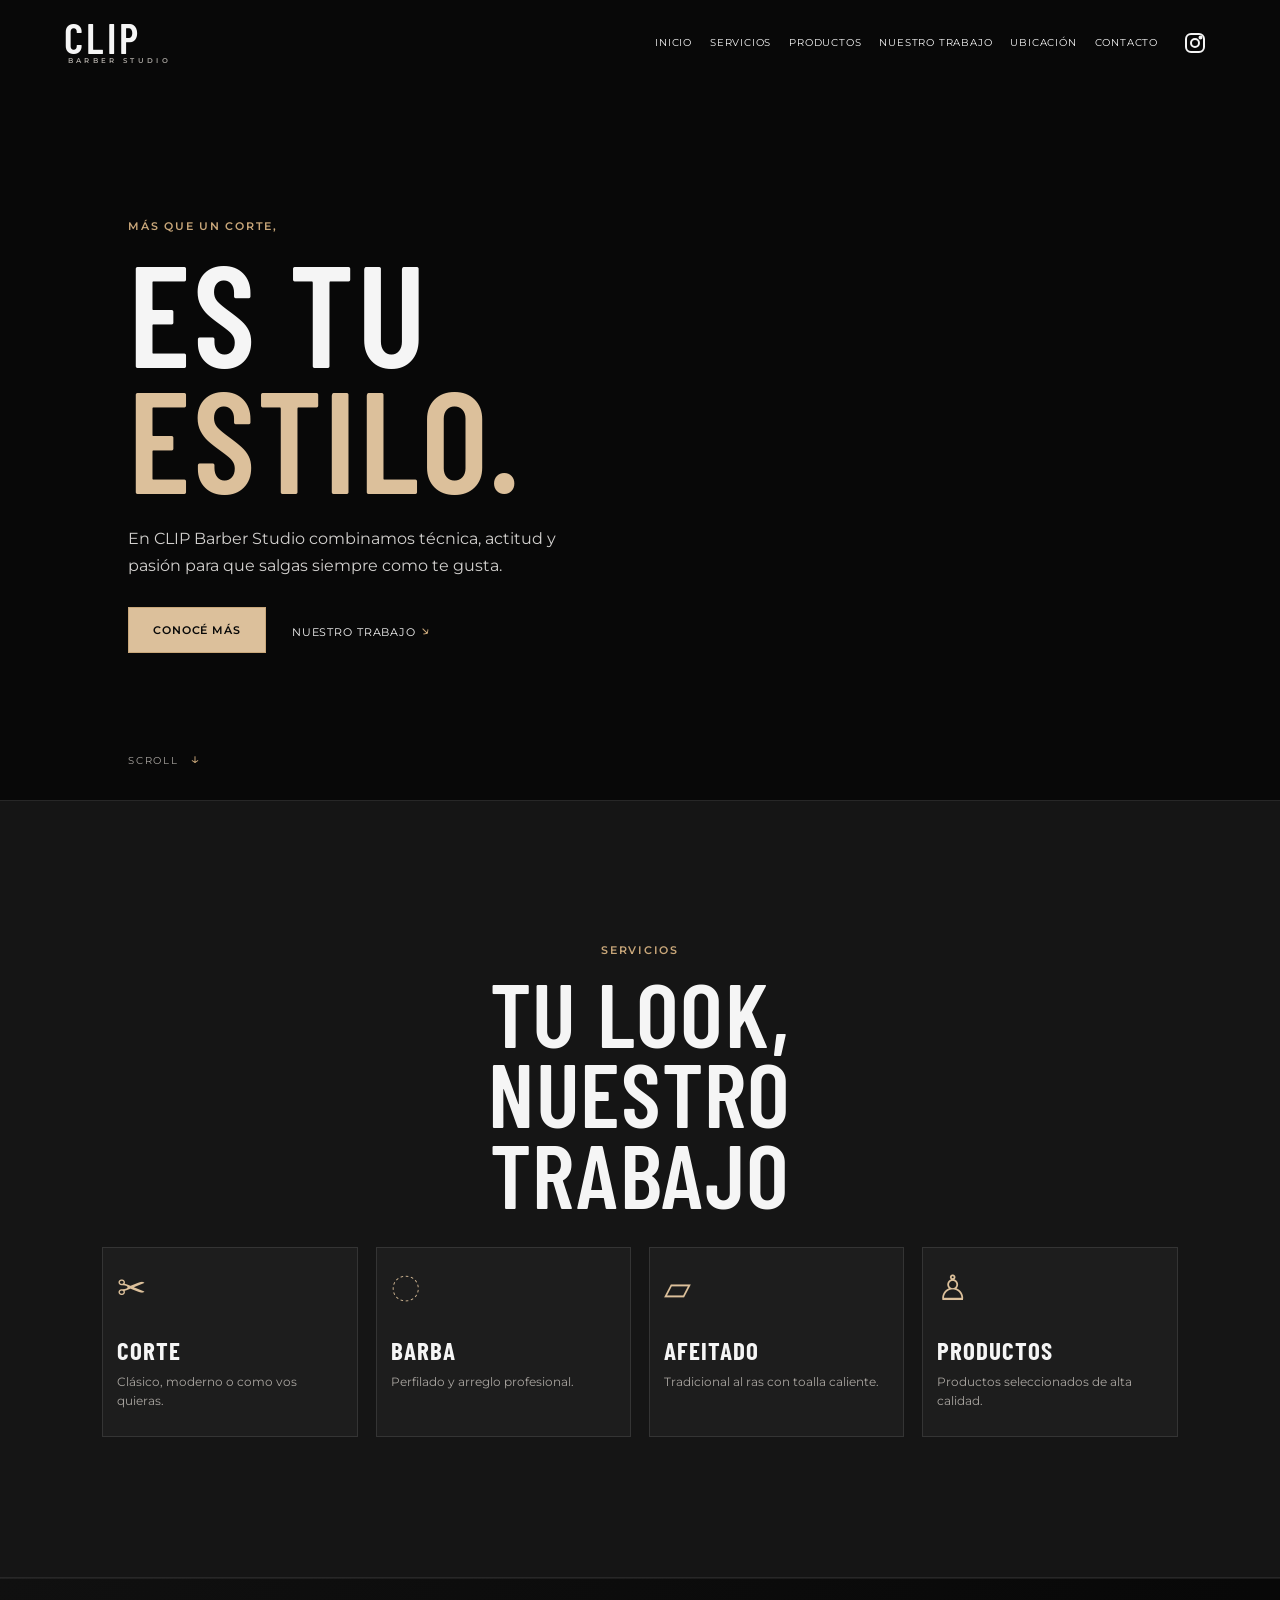
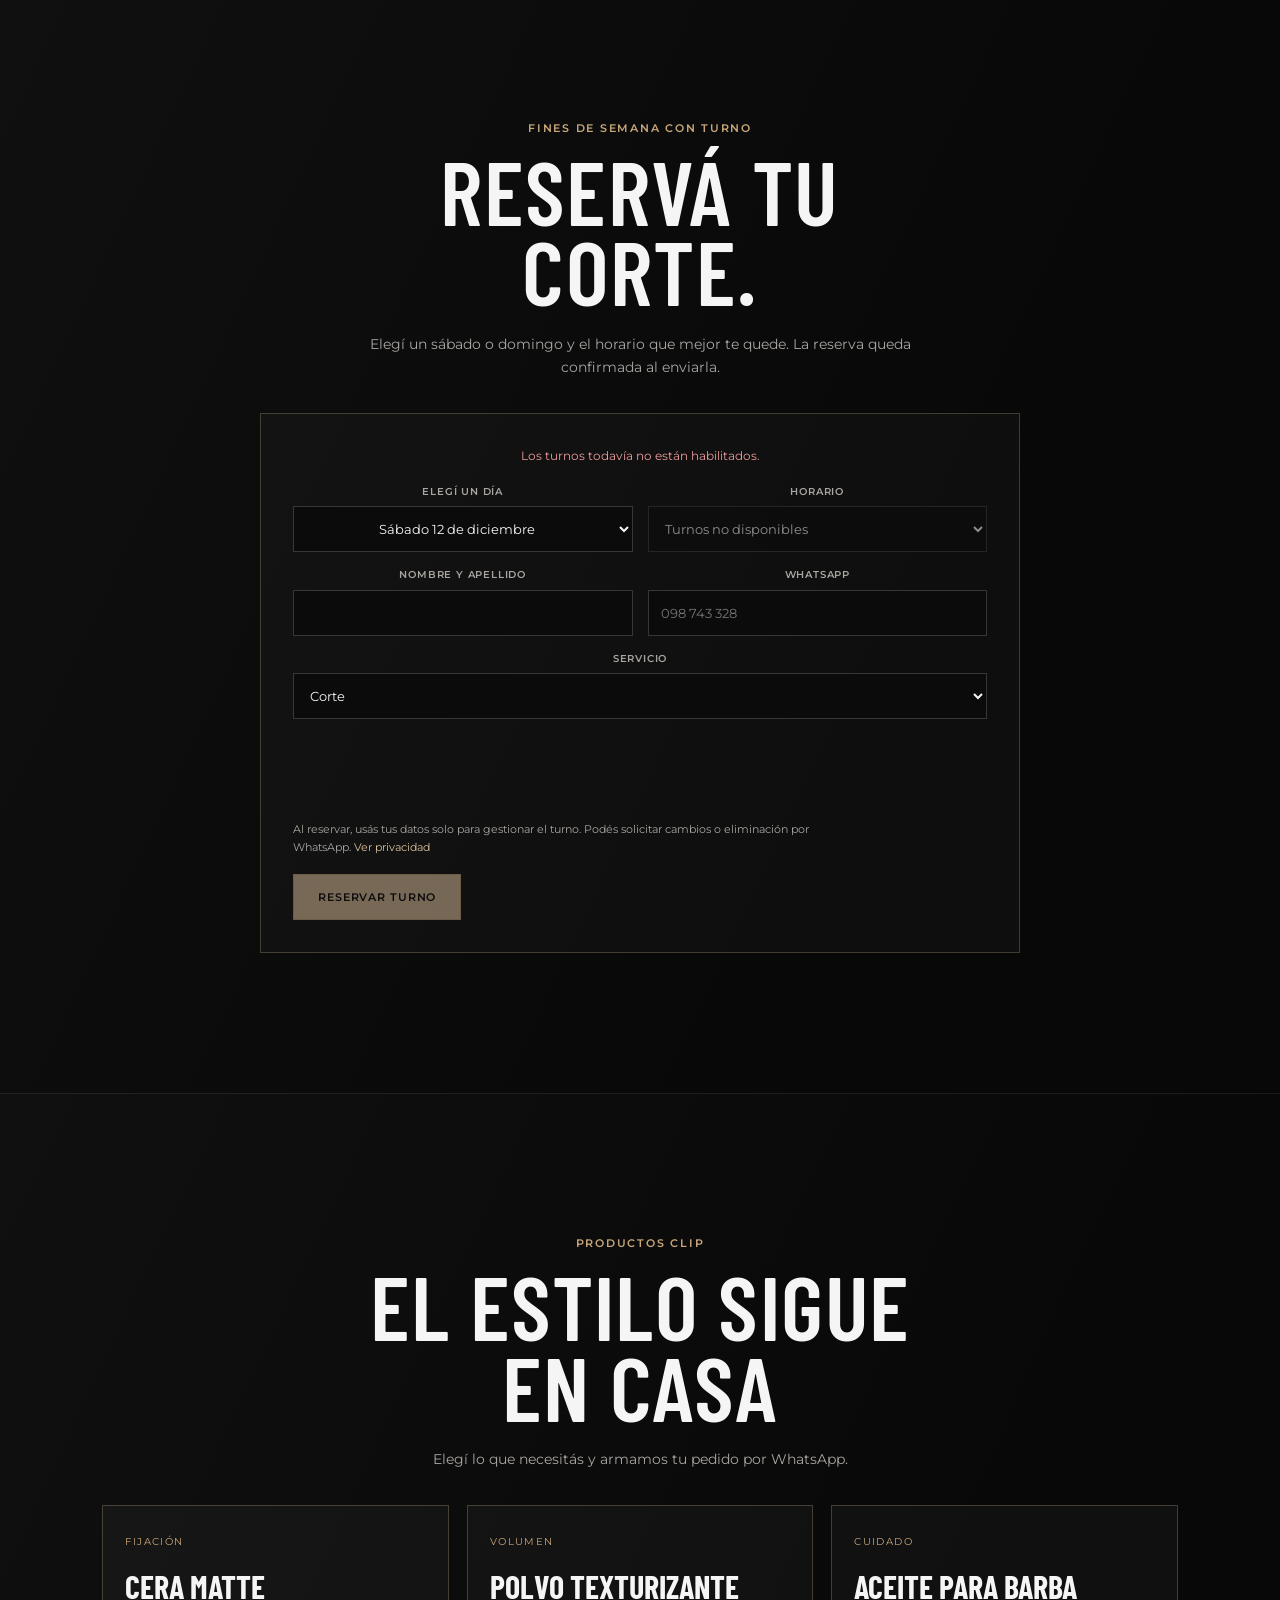
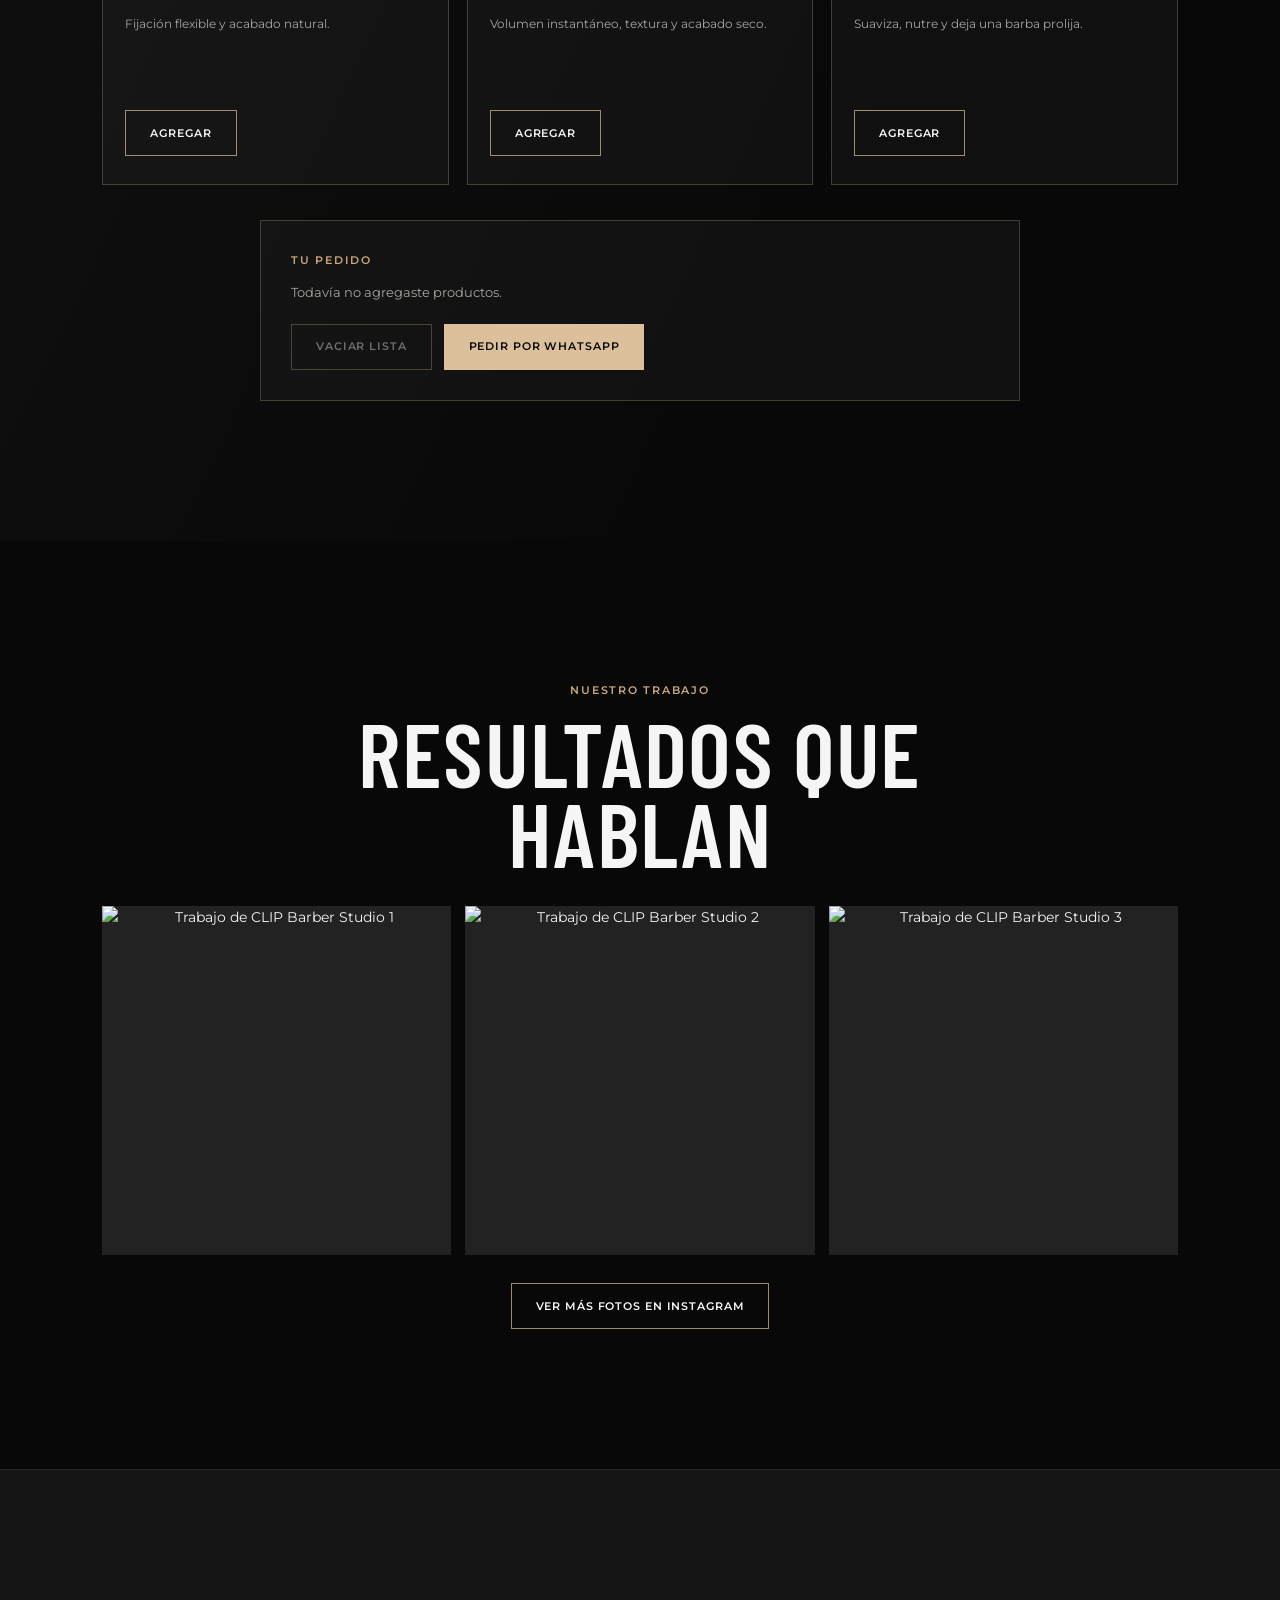
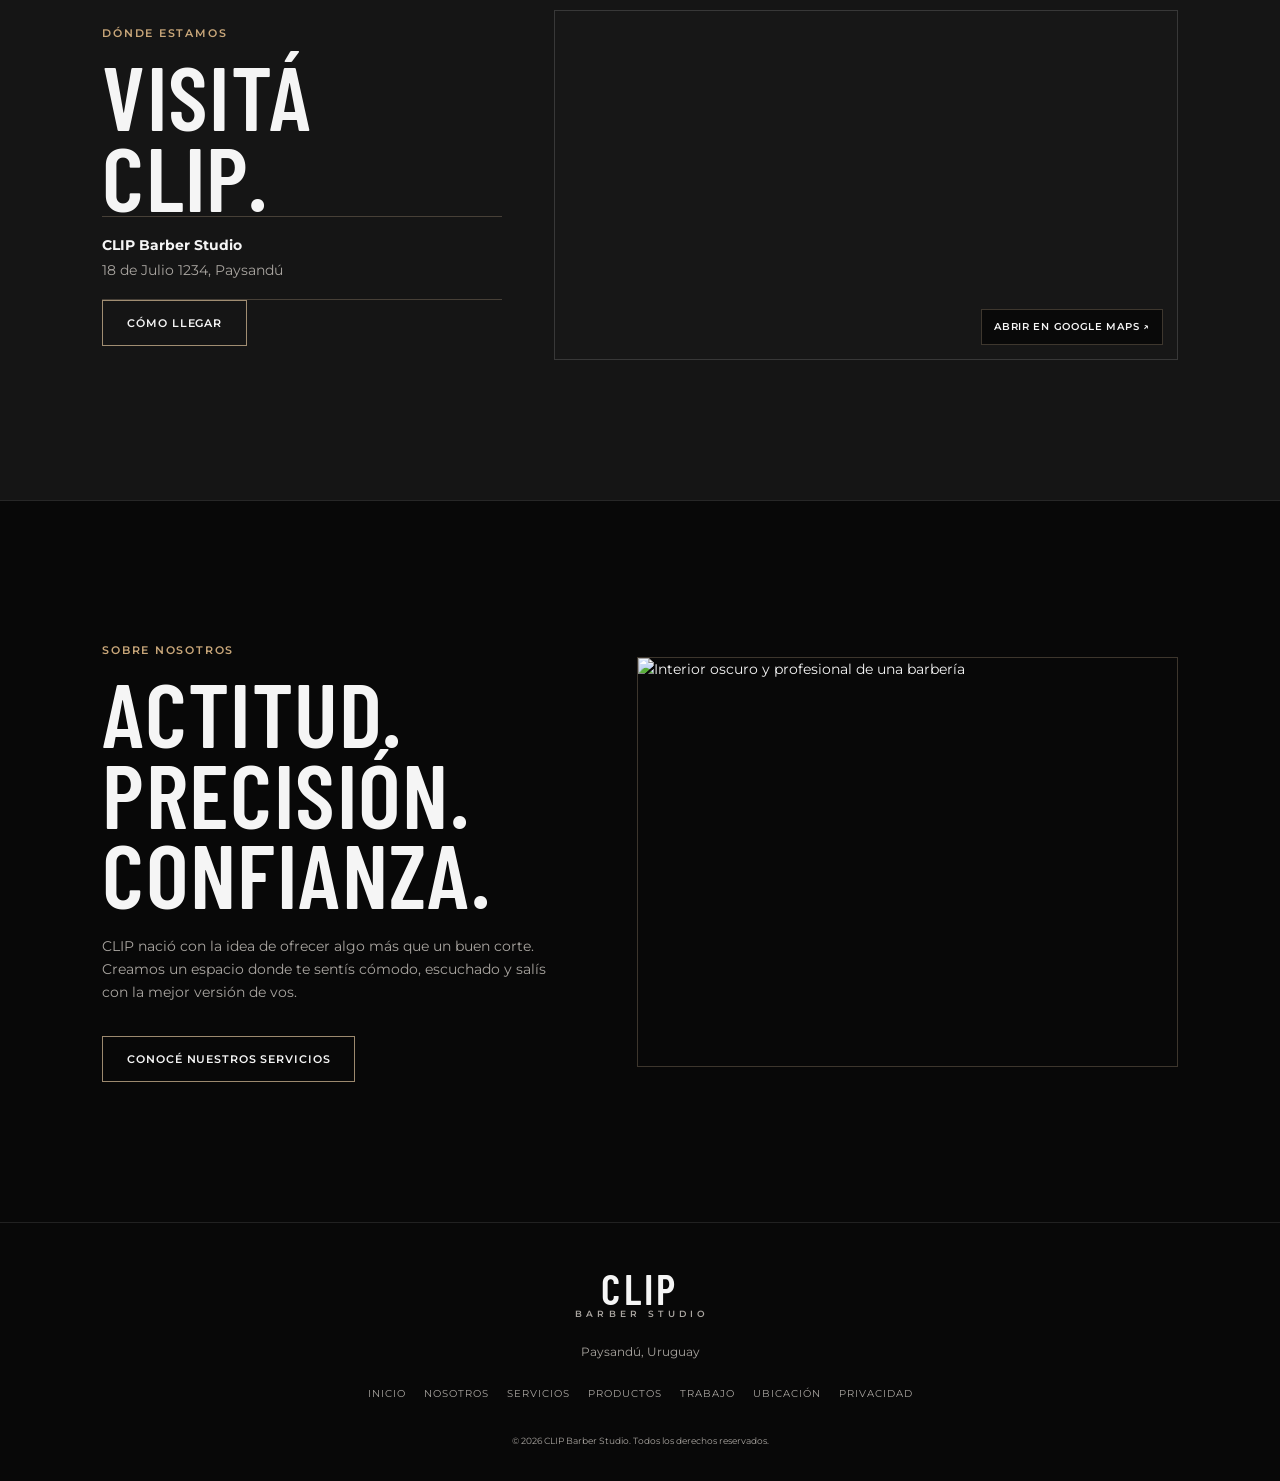
==== clip Barber/index.html @ 36c2cb09 "Embed location map on site" ====
<!doctype html>
<html lang="es">
<head>
  <meta charset="UTF-8">
  <meta name="viewport" content="width=device-width, initial-scale=1, viewport-fit=cover">
  <meta name="theme-color" content="#080808">
  <meta name="description" content="CLIP Barber Studio — cortes, barba y estilo en Paysandú. Conocé nuestro trabajo y visitanos.">
  <meta property="og:title" content="CLIP Barber Studio | Barbería en Paysandú">
  <meta property="og:description" content="Más que un corte. Es tu estilo.">
  <meta property="og:type" content="website">
  <title>CLIP Barber Studio | Barbería en Paysandú</title>
  <link rel="preconnect" href="https://fonts.googleapis.com">
  <link rel="preconnect" href="https://fonts.gstatic.com" crossorigin>
  <link href="https://fonts.googleapis.com/css2?family=Barlow+Condensed:wght@500;600;700&family=Montserrat:wght@400;500;600;700&display=swap" rel="stylesheet">
  <link rel="stylesheet" href="css/style.css">
</head>
<body>
  <header class="site-header" id="top">
    <div class="nav-shell">
      <button class="icon-button menu-toggle" type="button" aria-label="Abrir menú" aria-expanded="false" aria-controls="mobile-menu"><span></span><span></span><span></span></button>
      <a class="brand" href="#inicio" aria-label="CLIP Barber Studio, inicio"><span class="brand-mark" aria-hidden="true">⟂</span><span class="brand-name">CLIP<small>BARBER STUDIO</small></span></a>
      <a class="icon-button instagram-link" href="https://www.instagram.com/clip_barber_studio/" target="_blank" rel="noopener noreferrer" aria-label="Abrir Instagram de CLIP Barber Studio"><svg viewBox="0 0 24 24" aria-hidden="true"><rect x="3" y="3" width="18" height="18" rx="5"></rect><circle cx="12" cy="12" r="4"></circle><circle cx="17.5" cy="6.5" r="1"></circle></svg></a>
      <nav class="desktop-nav" aria-label="Navegación principal"><a href="#inicio">Inicio</a><a href="#servicios">Servicios</a><a href="#productos">Productos</a><a href="#trabajo">Nuestro trabajo</a><a href="#ubicacion">Ubicación</a><a href="#productos">Contacto</a></nav>
    </div>
  </header>

  <div class="mobile-menu" id="mobile-menu" aria-hidden="true"><button class="menu-close" type="button" aria-label="Cerrar menú">×</button><div class="menu-inner"><p class="eyebrow">CLIP BARBER STUDIO</p><nav aria-label="Menú móvil"><a href="#inicio">Inicio</a><a href="#nosotros">Nosotros</a><a href="#servicios">Servicios</a><a href="#productos">Productos</a><a href="#trabajo">Nuestro trabajo</a><a href="#ubicacion">Ubicación</a><a href="#productos">Contacto</a></nav><p class="menu-note">Paysandú, Uruguay</p></div></div>

  <main>
    <section class="hero" id="inicio"><div class="hero-content reveal"><p class="eyebrow">Más que un corte,</p><h1>Es tu <em>estilo.</em></h1><p class="hero-copy">En CLIP Barber Studio combinamos técnica, actitud y pasión para que salgas siempre como te gusta.</p><div class="button-row"><a class="button button-primary" href="#nosotros">Conocé más</a><a class="text-link" href="#trabajo">Nuestro trabajo <span>↘</span></a></div></div><a class="scroll-cue" href="#nosotros">Scroll <span>↓</span></a></section>

   

    <section class="services section-pad section-dark" id="servicios"><div class="section-heading reveal"><p class="eyebrow">Servicios</p><h2>Tu look,<br>nuestro trabajo</h2></div><div class="service-grid"><article class="service-card reveal"><span class="line-icon">✂</span><h3>Corte</h3><p>Clásico, moderno o como vos quieras.</p></article><article class="service-card reveal"><span class="line-icon">◌</span><h3>Barba</h3><p>Perfilado y arreglo profesional.</p></article><article class="service-card reveal"><span class="line-icon">▱</span><h3>Afeitado</h3><p>Tradicional al ras con toalla caliente.</p></article><article class="service-card reveal"><span class="line-icon">♙</span><h3>Productos</h3><p>Productos seleccionados de alta calidad.</p></article></div></section>

    <section class="booking section-pad" id="turnos">
      <div class="section-heading reveal"><p class="eyebrow">Fines de semana con turno</p><h2>Reservá tu<br>corte.</h2><p>Elegí un sábado o domingo y el horario que mejor te quede. La reserva queda confirmada al enviarla.</p></div>
      <form class="booking-form reveal" id="booking-form">
        <div class="booking-status" id="booking-status" role="status">Cargando horarios disponibles…</div>
        <div class="booking-grid"><label>Elegí un día<select id="booking-date" name="booking-date" required><option value="">Cargando fechas…</option></select></label><label>Horario<select id="booking-time" name="booking-time" required disabled><option value="">Elegí primero un día</option></select></label><label>Nombre y apellido<input id="booking-name" name="booking-name" maxlength="80" autocomplete="name" required></label><label>WhatsApp<input id="booking-phone" name="booking-phone" inputmode="tel" maxlength="20" autocomplete="tel" placeholder="098 743 328" required></label><label class="booking-wide">Servicio<select id="booking-service" name="booking-service"><option value="Corte">Corte</option><option value="Corte + barba">Corte + barba</option><option value="Barba">Barba</option></select></label></div>
        <div class="booking-honeypot" aria-hidden="true"><label>No completar<input id="booking-website" name="website" type="text" tabindex="-1" autocomplete="off"></label></div>
        <div id="booking-captcha" class="booking-captcha"></div>
        <p class="booking-privacy">Al reservar, usás tus datos solo para gestionar el turno. Podés solicitar cambios o eliminación por WhatsApp. <a href="privacidad.html">Ver privacidad</a></p>
        <button class="button button-primary" id="booking-submit" type="submit" disabled>Reservar turno</button>
      </form>
    </section>

    <section class="products section-pad" id="productos">
      <div class="section-heading reveal"><p class="eyebrow">Productos CLIP</p><h2>El estilo sigue<br>en casa</h2><p>Elegí lo que necesitás y armamos tu pedido por WhatsApp.</p></div>
      <div class="product-grid">
        <article class="product-card reveal"><span class="product-type">Fijación</span><h3>Cera matte</h3><p>Fijación flexible y acabado natural.</p><button class="button button-outline add-product" type="button" data-product="Cera matte">Agregar</button></article>
        <article class="product-card reveal"><span class="product-type">Volumen</span><h3>Polvo texturizante</h3><p>Volumen instantáneo, textura y acabado seco.</p><button class="button button-outline add-product" type="button" data-product="Polvo texturizante">Agregar</button></article>
        <article class="product-card reveal"><span class="product-type">Cuidado</span><h3>Aceite para barba</h3><p>Suaviza, nutre y deja una barba prolija.</p><button class="button button-outline add-product" type="button" data-product="Aceite para barba">Agregar</button></article>
      </div>
      <div class="cart-panel reveal" aria-live="polite"><p class="eyebrow">Tu pedido</p><p class="cart-empty">Todavía no agregaste productos.</p><ul class="cart-list"></ul><div class="cart-actions"><button class="button button-outline clear-cart" type="button" disabled>Vaciar lista</button><a class="button button-primary whatsapp-order" href="https://wa.me/59898743328?text=Hola%20CLIP%2C%20quiero%20consultar%20por%20sus%20productos." target="_blank" rel="noopener noreferrer">Pedir por WhatsApp</a></div></div>
    </section>

    <section class="work section-pad" id="trabajo"><div class="section-heading reveal"><p class="eyebrow">Nuestro trabajo</p><h2>Resultados que hablan</h2></div><div class="gallery-grid"></div><a class="button button-outline centered-button" href="#instagram">Ver más fotos en Instagram</a></section>
    
    
   <section class="location section-pad section-dark" id="ubicacion">
  <div class="location-info reveal">
    <p class="eyebrow">Dónde estamos</p>
    <h2>Visitá<br>CLIP.</h2>

    <div class="detail">
      <strong>CLIP Barber Studio</strong>
      <span>18 de Julio 1234, Paysandú</span>
    </div>

    <a 
      class="button button-outline"
      href="https://www.google.com/maps/search/?api=1&query=18+de+Julio+1234+Paysandú+Uruguay"
      target="_blank"
      rel="noopener noreferrer"
    >
      Cómo llegar
    </a>
  </div>

  <div class="map-frame reveal">
    <iframe id="map-embed" title="Ubicación de CLIP Barber Studio" src="https://www.google.com/maps?q=18%20de%20Julio%201234%2C%20Paysand%C3%BA%2C%20Uruguay&output=embed" loading="lazy" referrerpolicy="no-referrer-when-downgrade"></iframe>
    <a class="map-open" href="https://www.google.com/maps/search/?api=1&query=18+de+Julio+1234+Paysandú+Uruguay" target="_blank" rel="noopener noreferrer">Abrir en Google Maps ↗</a>
  </div>
</section>
 <section class="about section-pad" id="nosotros"><div class="about-copy reveal"><p class="eyebrow">Sobre nosotros</p><h2>Actitud.<br>Precisión.<br>Confianza.</h2><p>CLIP nació con la idea de ofrecer algo más que un buen corte. Creamos un espacio donde te sentís cómodo, escuchado y salís con la mejor versión de vos.</p><a class="button button-outline" href="#servicios">Conocé nuestros servicios</a></div><figure class="about-image image-frame reveal"><img src="https://images.unsplash.com/photo-1503951914875-452162b0f3f1?auto=format&fit=crop&w=1200&q=85" alt="Interior oscuro y profesional de una barbería" loading="lazy"></figure></section>
  </main>
   <!-- <section class="experience section-pad" id="experiencia"><div class="section-heading reveal"><p class="eyebrow">La experiencia CLIP</p><h2>No es solo un corte.</h2><p>Es el momento de desconectar, sentarte y salir sintiéndote mejor que cuando entraste.</p></div><div class="values-grid"><article class="value reveal"><span>01</span><h3>Atención</h3><p>Nos enfocamos en lo que realmente querés.</p></article><article class="value reveal"><span>02</span><h3>Calidad</h3><p>Técnica, detalle y productos profesionales.</p></article><article class="value reveal"><span>03</span><h3>Estilo</h3><p>Tu corte tiene que representar quién sos.</p></article></div></section>
-->
   

    <!--<section class="instagram section-pad" id="instagram"><div class="section-heading reveal"><p class="eyebrow">Seguinos</p><h2>@clip.barberstudio</h2><p>Inspiración, trabajo y estilo CLIP.</p></div><div class="insta-grid"><img src="https://images.unsplash.com/photo-1517832207067-4db24a2ae47c?auto=format&fit=crop&w=600&q=80" alt="Herramientas de barbería" loading="lazy"><img src="https://images.unsplash.com/photo-1521490683712-35a1d2e2c5d0?auto=format&fit=crop&w=600&q=80" alt="Detalle de grooming masculino" loading="lazy"><img src="https://images.unsplash.com/photo-1621605815971-fbc98d665033?auto=format&fit=crop&w=600&q=80" alt="Corte masculino" loading="lazy"><img src="https://images.unsplash.com/photo-1622288432450-277d0fef5ed6?auto=format&fit=crop&w=600&q=80" alt="Barbero realizando un corte" loading="lazy"><img src="https://images.unsplash.com/photo-1493256338651-d82f7acb2b38?auto=format&fit=crop&w=600&q=80" alt="Silla de barbería" loading="lazy"><img src="https://images.unsplash.com/photo-1599351431202-1e0f0137899a?auto=format&fit=crop&w=600&q=80" alt="Trabajo de barbería" loading="lazy"></div><span class="button button-outline centered-button disabled-link">Ver Instagram</span></section>

    <section class="final-cta section-pad" id="contacto"><div class="cta-content reveal"><p class="eyebrow">CLIP BARBER STUDIO</p><h2>Sumate al<br>estilo CLIP</h2><p>Vení por tu corte y llevate la experiencia.</p><a class="button button-primary" href="#inicio">Conocé CLIP</a></div></section>
  </main>-->

  <footer class="footer"><a class="brand" href="#inicio"><span class="brand-mark" aria-hidden="true">⟂</span><span class="brand-name">CLIP<small>BARBER STUDIO</small></span></a><p class="footer-city">Paysandú, Uruguay</p><div class="footer-links"><a href="#inicio">Inicio</a><a href="#nosotros">Nosotros</a><a href="#servicios">Servicios</a><a href="#productos">Productos</a><a href="#trabajo">Trabajo</a><a href="#ubicacion">Ubicación</a><a href="privacidad.html">Privacidad</a></div><small>© 2026 CLIP Barber Studio. Todos los derechos reservados.</small></footer>

  <div class="lightbox" id="lightbox" aria-hidden="true"><button class="modal-close" type="button" aria-label="Cerrar imagen">×</button><img src="" alt=""></div>
  <script src="https://cdn.jsdelivr.net/npm/@supabase/supabase-js@2.57.0"></script>
  <script src="supabase-config.js"></script>
  <script src="https://challenges.cloudflare.com/turnstile/v0/api.js" async defer></script>
  <script src="script.js"></script>
</body>
</html>
---- clip Barber/css/style.css ----
:root{--black:#080808;--charcoal:#151515;--gray:#222;--white:#f5f5f5;--gold:#c9a77a;--light-gold:#dcc09b;--line:rgba(220,192,155,.25);--muted:#a9a5a0;--serif:'Barlow Condensed',sans-serif;--sans:'Montserrat',sans-serif}*{box-sizing:border-box}html{scroll-behavior:smooth;touch-action:manipulation}body{margin:0;background:var(--black);color:var(--white);font-family:var(--sans);font-size:14px;line-height:1.65;overflow-x:hidden}a{color:inherit;text-decoration:none}button{font:inherit;color:inherit}img{display:block;max-width:100%}.site-header{position:fixed;inset:0 0 auto;z-index:20;transition:.4s;background:transparent}.site-header.scrolled{background:rgba(8,8,8,.82);backdrop-filter:blur(14px);border-bottom:1px solid rgba(255,255,255,.08)}.nav-shell{height:76px;max-width:1320px;margin:auto;padding:0 5%;display:flex;align-items:center;justify-content:space-between;position:relative}.brand{display:flex;align-items:center;gap:8px;letter-spacing:.15em}.brand-mark{font-size:35px;line-height:1;display:inline-block;transform:rotate(25deg);color:var(--white)}.brand-name{font-family:var(--serif);font-size:42px;line-height:.75;letter-spacing:.08em;font-weight:600}.brand-name small{display:block;font-family:var(--sans);font-size:7px;letter-spacing:.48em;text-align:center;margin:.65em 0 0 .5em;color:var(--muted)}.icon-button{width:42px;height:42px;border:0;background:none;display:grid;place-content:center;cursor:pointer}.menu-toggle{gap:5px}.menu-toggle span{display:block;width:25px;height:2px;background:var(--white)}.instagram-link svg{width:24px;stroke:var(--white);fill:none;stroke-width:2}.desktop-nav{display:none}.hero{min-height:100svh;padding:150px 6% 80px;display:flex;flex-direction:column;justify-content:center;position:relative;background:linear-gradient(90deg,rgba(8,8,8,.97) 5%,rgba(8,8,8,.68) 50%,rgba(8,8,8,.35)),url('https://images.unsplash.com/photo-1503951914875-452162b0f3f1?auto=format&fit=crop&w=1800&q=90') center/cover}.hero:after,.final-cta:after{content:"";position:absolute;inset:0;background:linear-gradient(0deg,rgba(8,8,8,.6),transparent 40%);pointer-events:none}.hero-content,.cta-content{position:relative;z-index:1;max-width:620px}.eyebrow{color:var(--gold);font-size:11px;text-transform:uppercase;letter-spacing:.16em;font-weight:600;margin:0 0 13px}.hero h1,h2{font-family:var(--serif);font-weight:600;text-transform:uppercase;line-height:.88;letter-spacing:.015em;margin:0}.hero h1{font-size:clamp(4.2rem,18vw,9rem);max-width:700px}.hero h1 em{color:var(--light-gold);font-style:normal}.hero-copy{max-width:480px;font-size:15px;color:#d2d0ce;margin:24px 0 28px;line-height:1.7}.button-row{display:flex;align-items:center;gap:26px;flex-wrap:wrap}.button{display:inline-flex;justify-content:center;align-items:center;min-height:46px;padding:11px 24px;border:1px solid var(--gold);font-size:11px;text-transform:uppercase;letter-spacing:.08em;font-weight:600;transition:.3s}.button-primary{background:var(--light-gold);color:var(--black)}.button-primary:hover,.button-primary:focus-visible{background:var(--white);border-color:var(--white)}.button-outline{border-color:rgba(220,192,155,.7)}.button-outline:hover,.button-outline:focus-visible{background:var(--gold);color:var(--black)}.text-link{font-size:11px;text-transform:uppercase;letter-spacing:.08em}.text-link span{color:var(--gold);font-size:17px}.scroll-cue{position:absolute;bottom:28px;left:6%;z-index:2;color:var(--muted);font-size:10px;letter-spacing:.18em;text-transform:uppercase;animation:float 2.8s ease-in-out infinite}.scroll-cue span{color:var(--gold);font-size:16px;margin-left:6px}.section-pad{padding:84px 6%}.section-dark{background:var(--charcoal);border-block:1px solid rgba(255,255,255,.08)}h2{font-size:clamp(3rem,12vw,5.7rem)}.about{display:grid;gap:44px;max-width:1320px;margin:auto}.about-copy{max-width:470px}.about-copy p:not(.eyebrow),.section-heading>p:not(.eyebrow),.location-info .pending{color:var(--muted);font-size:14px;margin:22px 0 28px}.about-image{margin:0;min-height:410px}.image-frame{border:1px solid var(--line);overflow:hidden}.image-frame img{width:100%;height:100%;object-fit:cover}.about .button{margin-top:4px}.section-heading{max-width:600px;margin:0 auto 34px;text-align:center}.section-heading>p:not(.eyebrow){margin-inline:auto}.service-grid{display:grid;grid-template-columns:repeat(2,1fr);gap:10px;max-width:1200px;margin:auto}.service-card{background:rgba(255,255,255,.035);border:1px solid rgba(255,255,255,.1);padding:22px 14px;min-height:190px;transition:.35s}.service-card:hover{border-color:var(--gold);transform:translateY(-4px)}.line-icon{display:block;color:var(--light-gold);font-size:35px;height:52px;line-height:1}.service-card h3,.value h3{font-family:var(--serif);text-transform:uppercase;font-size:25px;margin:8px 0 2px;letter-spacing:.04em}






.service-card p,.value p{color:var(--muted);font-size:12px;line-height:1.55;margin:0}










.services-more{display:flex;margin:28px auto 0}










.gallery-grid{display:grid;grid-template-columns:repeat(2,1fr);gap:10px;max-width:1200px;margin:auto}.gallery-item{border:0;padding:0;background:var(--gray);overflow:hidden;aspect-ratio:1;cursor:zoom-in}.gallery-item img{width:100%;height:100%;object-fit:cover;transition:.5s}.gallery-item:hover img{transform:scale(1.05)}.centered-button{display:flex;width:max-content;margin:28px auto 0}.experience{background:linear-gradient(115deg,#111 0%,#080808 70%)}.values-grid{display:grid;gap:26px;max-width:1100px;margin:45px auto 0}.value{border-top:1px solid var(--line);padding-top:16px}.value span{color:var(--gold);font-size:11px;letter-spacing:.1em}.value h3{font-size:30px;margin-top:16px}.location{display:grid;gap:36px;max-width:1320px;margin:auto}..location-info{max-width:400px}.detail{border-top:1px solid var(--line);border-bottom:1px solid var(--line);padding:17px 0;display:grid;gap:2px}.detail strong{font-size:14px}.detail span{color:var(--muted)}.pending{font-size:11px!important}.map-placeholder{min-height:230px;background:linear-gradient(rgba(20,20,20,.88),rgba(20,20,20,.88)),url('https://images.unsplash.com/photo-1524666041070-9f7a3ca4f8c1?auto=format&fit=crop&w=1200&q=70') center/cover;border:1px solid rgba(255,255,255,.1);display:grid;place-content:center;text-align:center;color:var(--muted)}.map-pin{color:var(--light-gold);font-size:30px;display:block}.map-placeholder p{margin:10px 0;text-transform:uppercase;letter-spacing:.12em}.map-placeholder small{font-size:10px;color:var(--gold)}.insta-grid{display:grid;grid-template-columns:repeat(3,1fr);gap:5px;max-width:900px;margin:auto}.insta-grid img{aspect-ratio:1;object-fit:cover;filter:grayscale(20%)}.disabled-link{color:var(--muted);border-color:#555;cursor:not-allowed}.final-cta{position:relative;min-height:480px;display:grid;place-items:center;text-align:center;background:linear-gradient(rgba(8,8,8,.65),rgba(8,8,8,.86)),url('https://images.unsplash.com/photo-1622286342621-4bd786c2447c?auto=format&fit=crop&w=1800&q=85') center/cover}.final-cta .cta-content{max-width:500px}.final-cta h2{font-size:clamp(4rem,14vw,7rem)}.final-cta p:not(.eyebrow){color:#ccc}.footer{padding:50px 6% 30px;text-align:center;border-top:1px solid rgba(255,255,255,.1);color:var(--muted)}.footer .brand{justify-content:center;color:var(--white);margin-bottom:24px}.footer p{font-size:12px}.footer-links{display:flex;justify-content:center;gap:18px;flex-wrap:wrap;margin:25px 0;font-size:10px;text-transform:uppercase;letter-spacing:.1em}.footer small{font-size:9px}.mobile-menu,.modal,.lightbox{position:fixed;inset:0;z-index:30;background:rgba(8,8,8,.97);visibility:hidden;opacity:0;transition:.35s}.mobile-menu.open,.modal.open,.lightbox.open{visibility:visible;opacity:1}.mobile-menu{transform:translateX(-100%);transition:.45s}.mobile-menu.open{transform:none}.menu-close,.modal-close{position:absolute;right:6%;top:20px;border:0;background:none;font-size:35px;line-height:1;color:var(--gold);cursor:pointer}.menu-inner{padding:120px 12%}.menu-inner nav{display:grid;gap:18px}.menu-inner nav a{font-family:var(--serif);font-size:45px;text-transform:uppercase;line-height:.95}.menu-note{color:var(--muted);margin-top:50px;font-size:11px}.modal,.lightbox{display:grid;place-items:center;padding:30px}.modal-panel{background:var(--charcoal);border:1px solid var(--line);padding:45px 30px;width:min(100%,500px);position:relative}.modal-panel h2{font-size:55px}.modal-panel ul{list-style:none;padding:0;margin:25px 0 0;border-top:1px solid var(--line)}.modal-panel li{padding:12px 0;border-bottom:1px solid rgba(255,255,255,.1);text-transform:uppercase;font-family:var(--serif);font-size:24px}.lightbox{background:rgba(0,0,0,.96)}.lightbox img{max-height:85vh;width:auto;max-width:90vw;object-fit:contain}.reveal{opacity:0;transform:translateY(22px);transition:opacity .7s ease,transform .7s ease}.reveal.visible{opacity:1;transform:none}:focus-visible{outline:2px solid var(--light-gold);outline-offset:4px}@keyframes float{50%{transform:translateY(6px)}}@media(min-width:700px){.nav-shell{height:86px}.menu-toggle{display:none}.desktop-nav{display:flex;gap:24px;align-items:center;font-size:10px;text-transform:uppercase;letter-spacing:.08em}.desktop-nav a{transition:.3s}.desktop-nav a:hover{color:var(--gold)}.nav-shell>.brand{position:absolute;left:50%;transform:translateX(-50%)}.instagram-link{order:3}.hero{padding-left:10%;min-height:700px}.scroll-cue{left:10%}.section-pad{padding:115px 8%}.about{grid-template-columns:1fr 1.1fr;align-items:center}.service-grid{grid-template-columns:repeat(4,1fr);gap:18px}.gallery-grid{grid-template-columns:repeat(4,1fr);gap:14px}.values-grid{grid-template-columns:repeat(3,1fr);gap:50px}.location{grid-template-columns:.8fr 1.2fr;align-items:center}.map-placeholder{min-height:350px}.final-cta{min-height:570px}.footer{padding-inline:8%}}
@media(min-width:1100px){.hero h1{font-size:9rem}.hero-copy{font-size:16px}.hero{min-height:800px}.section-pad{padding-block:140px}}
@media(prefers-reduced-motion:reduce){*,*:before,*:after{scroll-behavior:auto!important;animation:none!important;transition-duration:.01ms!important}.reveal{opacity:1;transform:none}}
.location-info{max-width:400px}
html,body{overflow-x:clip}
.products{background:linear-gradient(115deg,#101010 0%,#080808 70%)}.product-grid{display:grid;gap:14px;max-width:1100px;margin:auto}.product-card,.cart-panel{border:1px solid var(--line);background:rgba(255,255,255,.03)}.product-card{padding:28px 22px;display:flex;flex-direction:column;align-items:flex-start;min-height:260px}.product-type{color:var(--gold);font-size:10px;text-transform:uppercase;letter-spacing:.14em}.product-card h3{font-family:var(--serif);font-size:32px;line-height:1;margin:20px 0 12px;text-transform:uppercase}.product-card p{color:var(--muted);font-size:12px;margin:0 0 25px}.product-card .button{margin-top:auto}.cart-panel{max-width:760px;margin:35px auto 0;padding:25px}.cart-empty{color:var(--muted);font-size:13px;margin:0}.cart-list{list-style:none;padding:0;margin:0}.cart-list:not(:empty){margin-top:8px;border-top:1px solid var(--line)}.cart-list li{display:flex;justify-content:space-between;gap:20px;align-items:center;padding:12px 0;border-bottom:1px solid rgba(255,255,255,.1);font-size:12px}.cart-list strong{color:var(--gold)}.remove-product{border:0;background:transparent;color:var(--gold);font:inherit;font-size:10px;text-transform:uppercase;letter-spacing:.08em;cursor:pointer}.cart-actions{display:flex;gap:12px;align-items:center;flex-wrap:wrap;margin-top:20px}.clear-cart:disabled{opacity:.4;cursor:not-allowed}.whatsapp-order{border-color:var(--light-gold)}
@media(min-width:700px){.product-grid{grid-template-columns:repeat(3,1fr);gap:18px}.product-card{min-height:280px}.cart-panel{padding:30px}}
/* Estado base explícito: evita que el hover táctil quede fijado y oculte el texto. */
.button{background:transparent;color:var(--white);cursor:pointer}.button-primary{background:var(--light-gold);color:var(--black)}
@media(hover:none){.button-outline:hover{background:transparent;color:var(--white)}.button-primary:hover{background:var(--light-gold);border-color:var(--gold);color:var(--black)}}
.product-price{color:var(--light-gold);font-size:14px;margin:-10px 0 20px}.product-price+.button{margin-top:auto}
.brand-mark{display:none}
@media(min-width:700px){.nav-shell>.brand{position:static;left:auto;transform:none}.desktop-nav{margin-left:auto;margin-right:16px;gap:18px}}
.booking{background:linear-gradient(115deg,#101010 0%,#080808 70%);border-block:1px solid rgba(255,255,255,.08)}.booking-form{width:min(100%,760px);margin-inline:auto;border:1px solid var(--line);padding:24px;background:rgba(255,255,255,.025)}.booking-status{color:var(--muted);font-size:12px;margin-bottom:18px}.booking-status.success{color:#afd59f}.booking-status.error{color:#ed9b9b}.booking-honeypot{position:absolute;left:-10000px;width:1px;height:1px;overflow:hidden}.booking-grid{display:grid;width:100%;min-width:0;gap:15px;margin-bottom:22px}.booking-grid label{display:grid;width:100%;min-width:0;gap:6px;color:var(--muted);font-size:10px;font-weight:600;text-transform:uppercase;letter-spacing:.08em}.booking-grid input,.booking-grid select{width:100%;min-width:0;min-height:46px;padding:10px 12px;background:#0b0b0b;border:1px solid rgba(255,255,255,.18);color:var(--white);font:13px var(--sans)}#booking-date{text-align:center}.booking-grid input:focus,.booking-grid select:focus{outline:2px solid var(--light-gold);outline-offset:2px;border-color:var(--gold)}.booking-grid select:disabled{opacity:.55;cursor:not-allowed}.booking-form .button:disabled{opacity:.5;cursor:not-allowed}@media(min-width:700px){.booking-form{padding:32px}.booking-grid{grid-template-columns:repeat(2,1fr)}.booking-wide{grid-column:1/-1}}
.booking-captcha{min-height:65px;margin:0 0 18px}.booking-privacy{max-width:560px;margin:-3px 0 18px;color:var(--muted);font-size:11px;line-height:1.6}.booking-privacy a{color:var(--light-gold)}
.gallery-grid{grid-template-columns:repeat(2,1fr)}@media(min-width:700px){.gallery-grid{grid-template-columns:repeat(auto-fit,minmax(230px,1fr))}}

/* Reserva: lectura y controles cómodos en celulares. */
@media(max-width:699px){
  .section-pad{padding:66px 6%}
  .section-heading{margin-bottom:28px;text-align:left}
  .section-heading>p:not(.eyebrow){margin-left:0;margin-right:0}
  .about{gap:32px}
  .about-image{min-height:310px}
  .product-card{min-height:0;padding:25px 20px}
  .cart-panel{margin-top:24px;padding:20px 16px}
  .cart-actions{display:grid;grid-template-columns:1fr;gap:10px}
  .cart-actions .button{width:100%}
  .booking{padding-top:62px;padding-bottom:62px}
  .booking .section-heading{margin:0 auto 25px;text-align:center}
  .booking .section-heading>p:not(.eyebrow){margin:17px auto 0;max-width:34rem}
  .booking-form{padding:18px 16px;border-color:rgba(220,192,155,.38);box-shadow:0 18px 45px rgba(0,0,0,.2)}
  .booking-status{padding:10px 12px;margin-bottom:20px;background:rgba(255,255,255,.045);border-left:2px solid var(--gold);text-align:center;line-height:1.5}
  .booking-grid{gap:17px;margin-bottom:20px}
  .booking-grid label{gap:8px;font-size:11px;letter-spacing:.07em;text-align:center}
  .booking-grid input,.booking-grid select{min-height:52px;padding:12px 13px;font-size:16px;border-color:rgba(255,255,255,.26);border-radius:0}
  .booking-captcha{margin-bottom:12px}
  .booking-privacy{margin:0 0 20px;font-size:11px;line-height:1.65}
  #booking-submit{width:100%;min-height:54px;font-size:12px}
}
@media(max-width:460px){
  .service-grid{grid-template-columns:1fr}
  .service-card{display:grid;grid-template-columns:48px 1fr;column-gap:14px;min-height:0;padding:18px}
  .service-card .line-icon{grid-row:1 / span 2;margin-top:2px}
  .service-card h3{margin:0;align-self:end}
  .service-card p{grid-column:2;margin-top:3px}
  .footer-links{gap:12px 16px}
}
@media(max-width:390px){
  .booking{padding-inline:5%}
  .booking-form{padding:16px 12px}
  .booking-captcha{width:116.3%;min-height:58px;transform:scale(.86);transform-origin:left top;margin-bottom:2px}
}

/* También cubre navegadores que reportan un ancho de escritorio en un celular. */
.booking .section-heading{margin-inline:auto;text-align:center}
.booking .section-heading>p:not(.eyebrow){margin-inline:auto}
.booking-form{width:calc(100% - 32px);max-width:760px;margin-inline:auto}
.booking-grid,.booking-grid label{width:100%;min-width:0}
.booking-grid input,.booking-grid select{max-width:100%;min-width:0}
.booking-status,.booking-grid label{text-align:center}

.map-frame{position:relative;min-height:230px;overflow:hidden;border:1px solid rgba(255,255,255,.14);background:#171717}
.map-frame iframe{position:absolute;inset:0;width:100%;height:100%;border:0;filter:grayscale(.92) contrast(1.08) brightness(.8)}
.map-open{position:absolute;right:14px;bottom:14px;padding:9px 12px;background:rgba(8,8,8,.9);border:1px solid var(--line);color:var(--white);font-size:10px;font-weight:600;letter-spacing:.07em;text-transform:uppercase}
.map-open:hover,.map-open:focus-visible{background:var(--gold);border-color:var(--gold);color:var(--black)}
@media(min-width:700px){.map-frame{min-height:350px}}
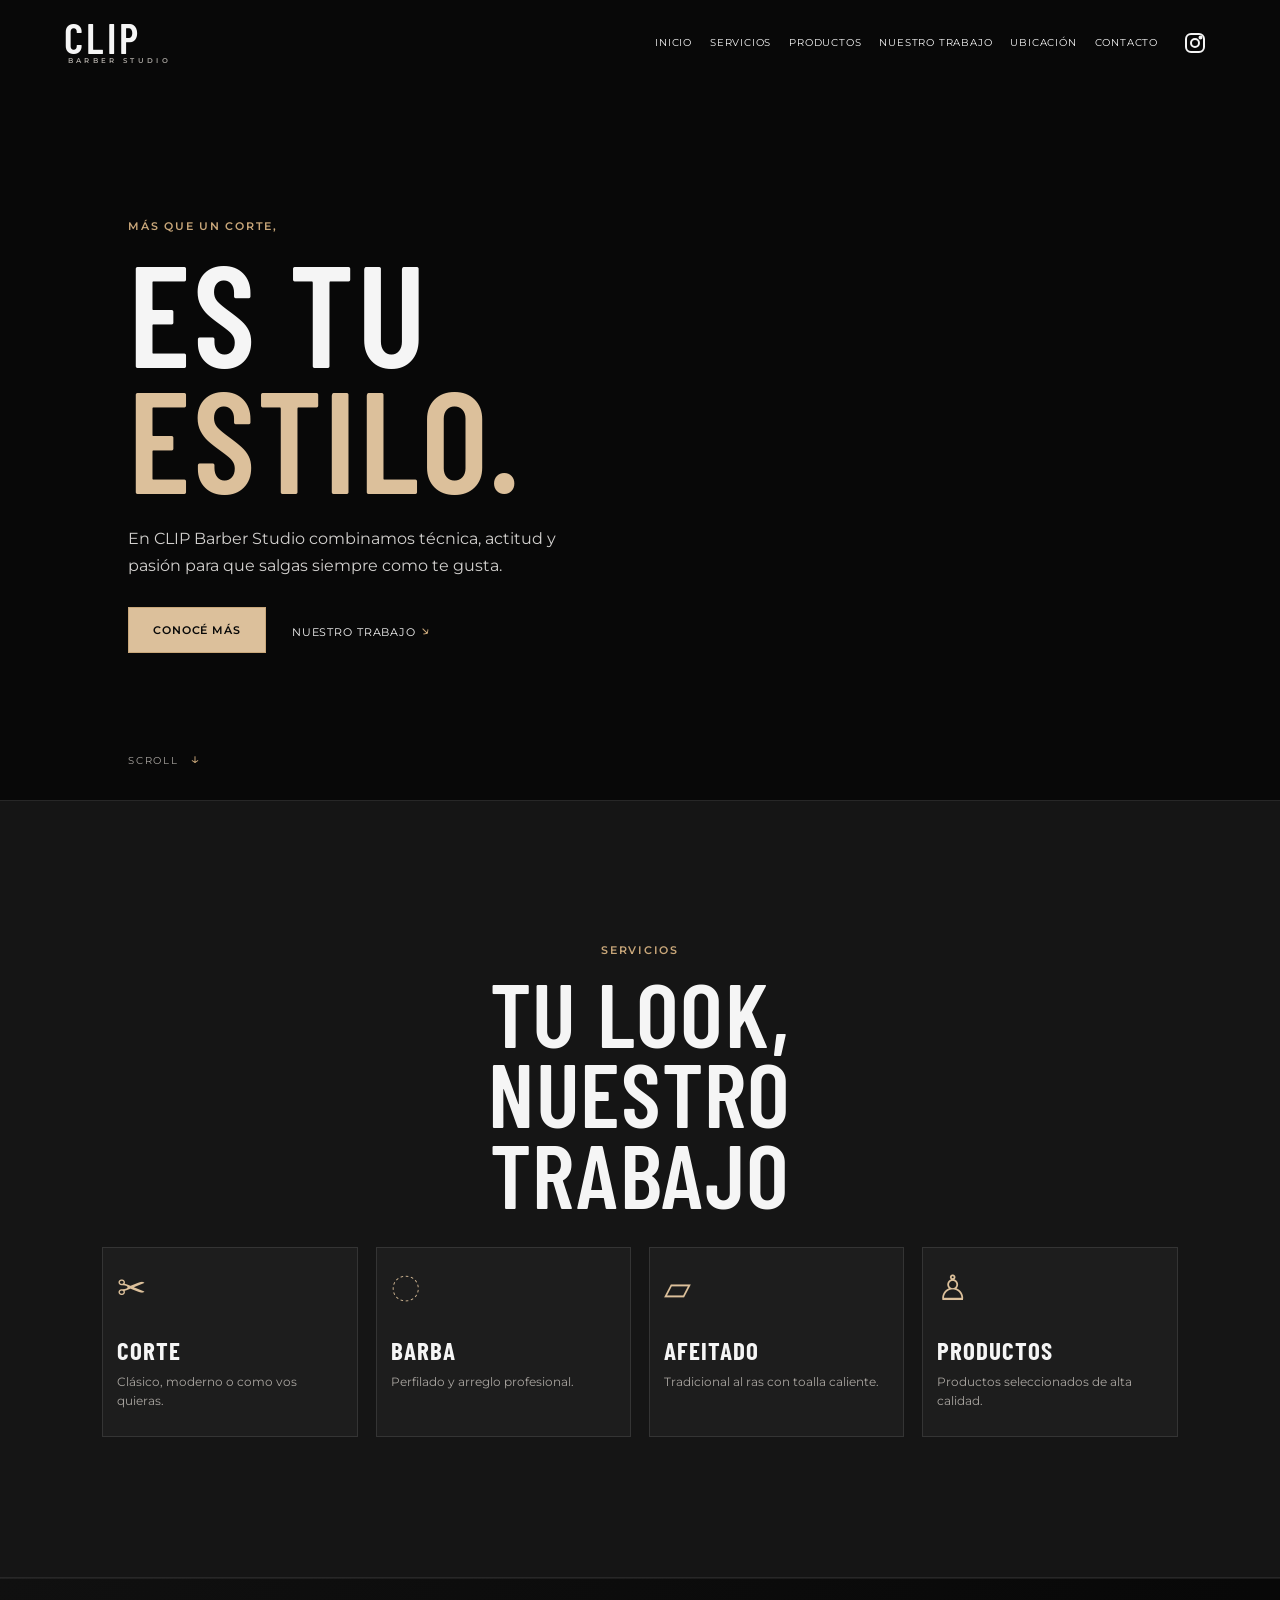
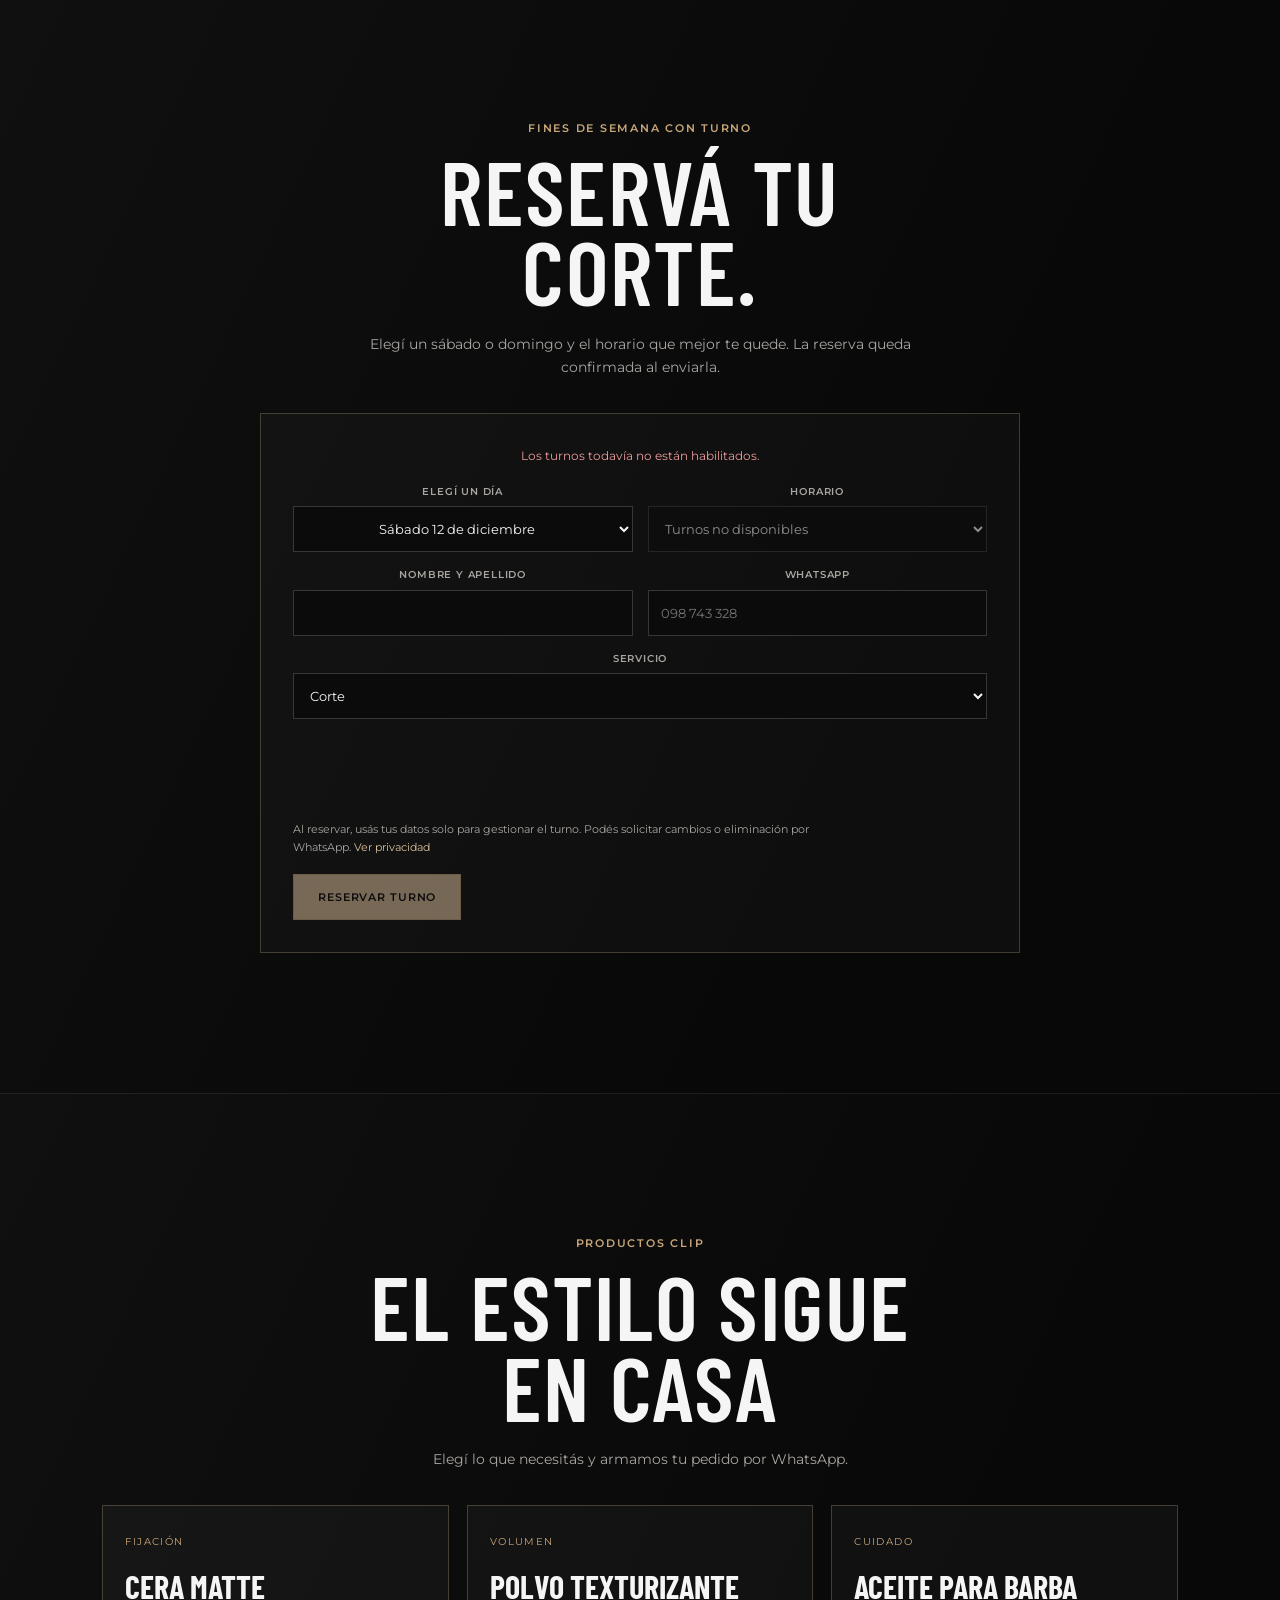
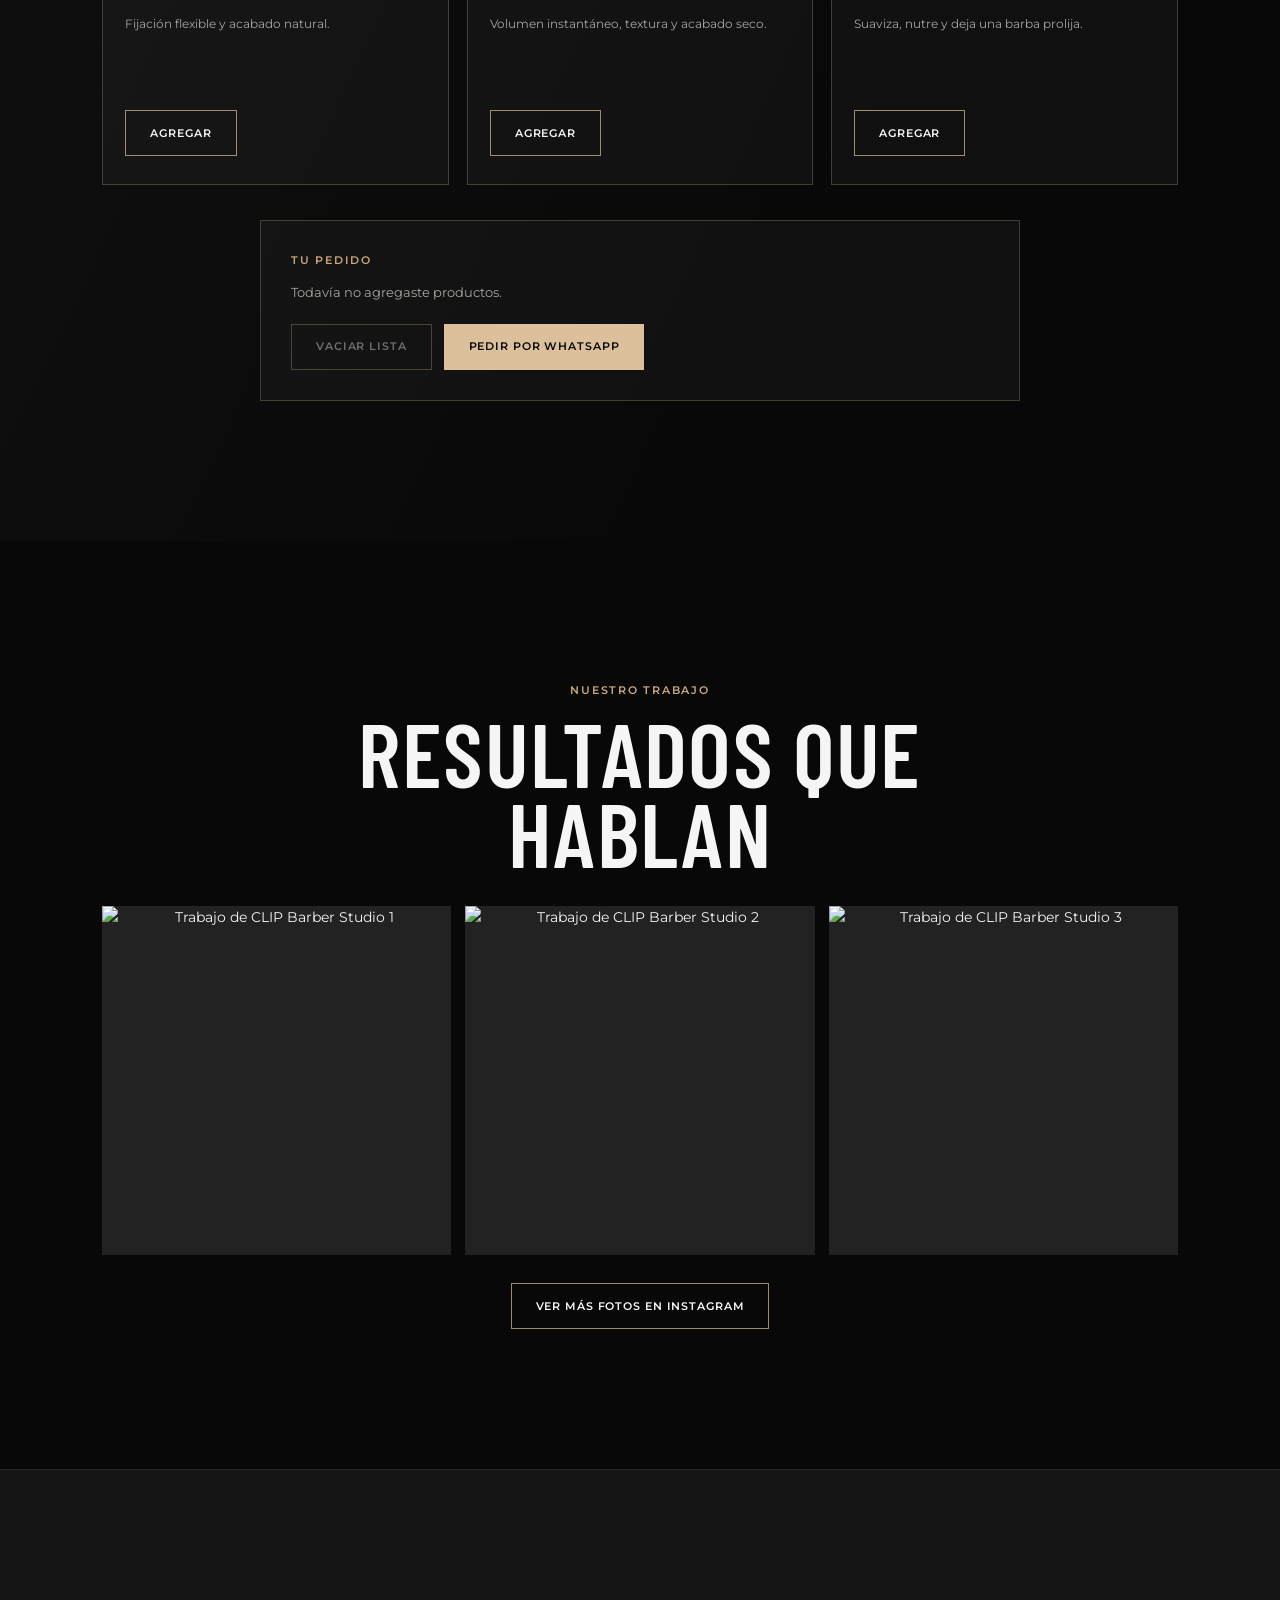
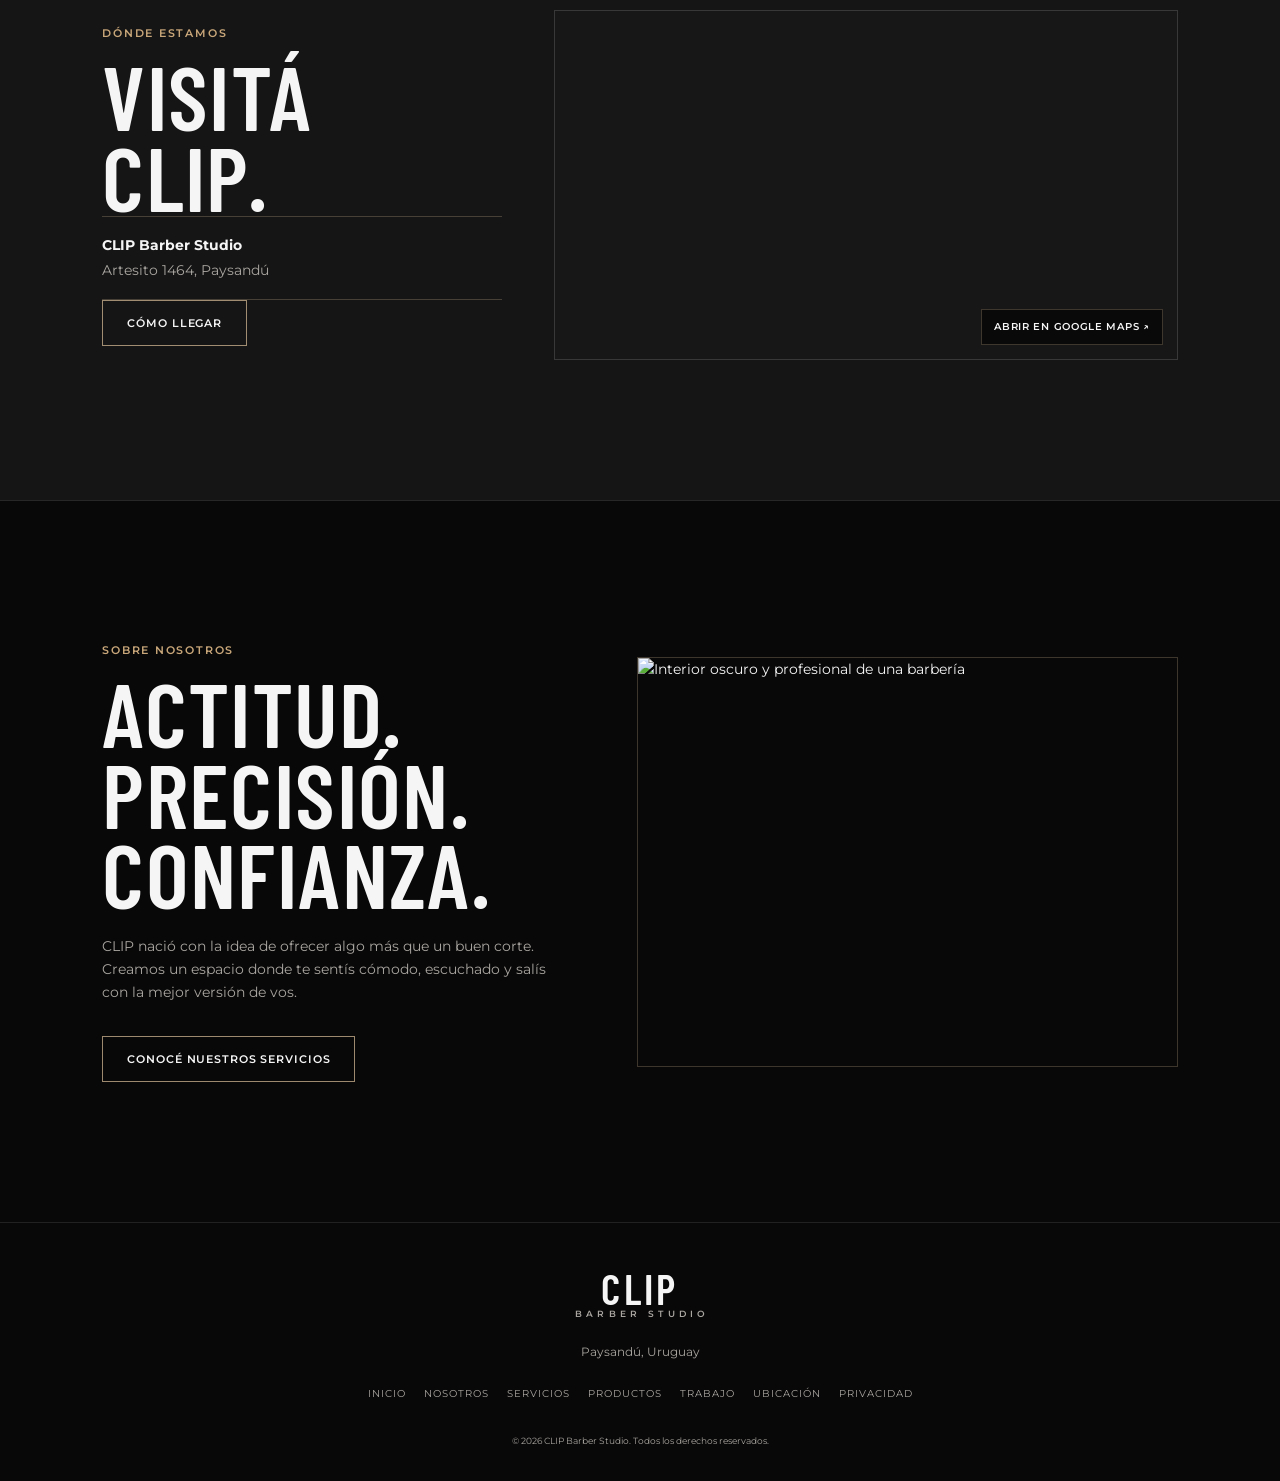
==== commit 678f82c6: "Update barber shop location" ====
--- a/clip Barber/index.html
+++ b/clip Barber/index.html
@@ -65,12 +65,12 @@
 
     <div class="detail">
       <strong>CLIP Barber Studio</strong>
-      <span>18 de Julio 1234, Paysandú</span>
+      <span>Artesito 1464, Paysandú</span>
     </div>
 
     <a 
       class="button button-outline"
-      href="https://www.google.com/maps/search/?api=1&query=18+de+Julio+1234+Paysandú+Uruguay"
+      href="https://www.google.com/maps/search/?api=1&query=Artesito+1464+Paysandú+Uruguay"
       target="_blank"
       rel="noopener noreferrer"
     >
@@ -79,8 +79,8 @@
   </div>
 
   <div class="map-frame reveal">
-    <iframe id="map-embed" title="Ubicación de CLIP Barber Studio" src="https://www.google.com/maps?q=18%20de%20Julio%201234%2C%20Paysand%C3%BA%2C%20Uruguay&output=embed" loading="lazy" referrerpolicy="no-referrer-when-downgrade"></iframe>
-    <a class="map-open" href="https://www.google.com/maps/search/?api=1&query=18+de+Julio+1234+Paysandú+Uruguay" target="_blank" rel="noopener noreferrer">Abrir en Google Maps ↗</a>
+    <iframe id="map-embed" title="Ubicación de CLIP Barber Studio" src="https://www.google.com/maps?q=Artesito%201464%2C%20Paysand%C3%BA%2C%20Uruguay&output=embed" loading="lazy" referrerpolicy="no-referrer-when-downgrade"></iframe>
+    <a class="map-open" href="https://www.google.com/maps/search/?api=1&query=Artesito+1464+Paysandú+Uruguay" target="_blank" rel="noopener noreferrer">Abrir en Google Maps ↗</a>
   </div>
 </section>
  <section class="about section-pad" id="nosotros"><div class="about-copy reveal"><p class="eyebrow">Sobre nosotros</p><h2>Actitud.<br>Precisión.<br>Confianza.</h2><p>CLIP nació con la idea de ofrecer algo más que un buen corte. Creamos un espacio donde te sentís cómodo, escuchado y salís con la mejor versión de vos.</p><a class="button button-outline" href="#servicios">Conocé nuestros servicios</a></div><figure class="about-image image-frame reveal"><img src="https://images.unsplash.com/photo-1503951914875-452162b0f3f1?auto=format&fit=crop&w=1200&q=85" alt="Interior oscuro y profesional de una barbería" loading="lazy"></figure></section>
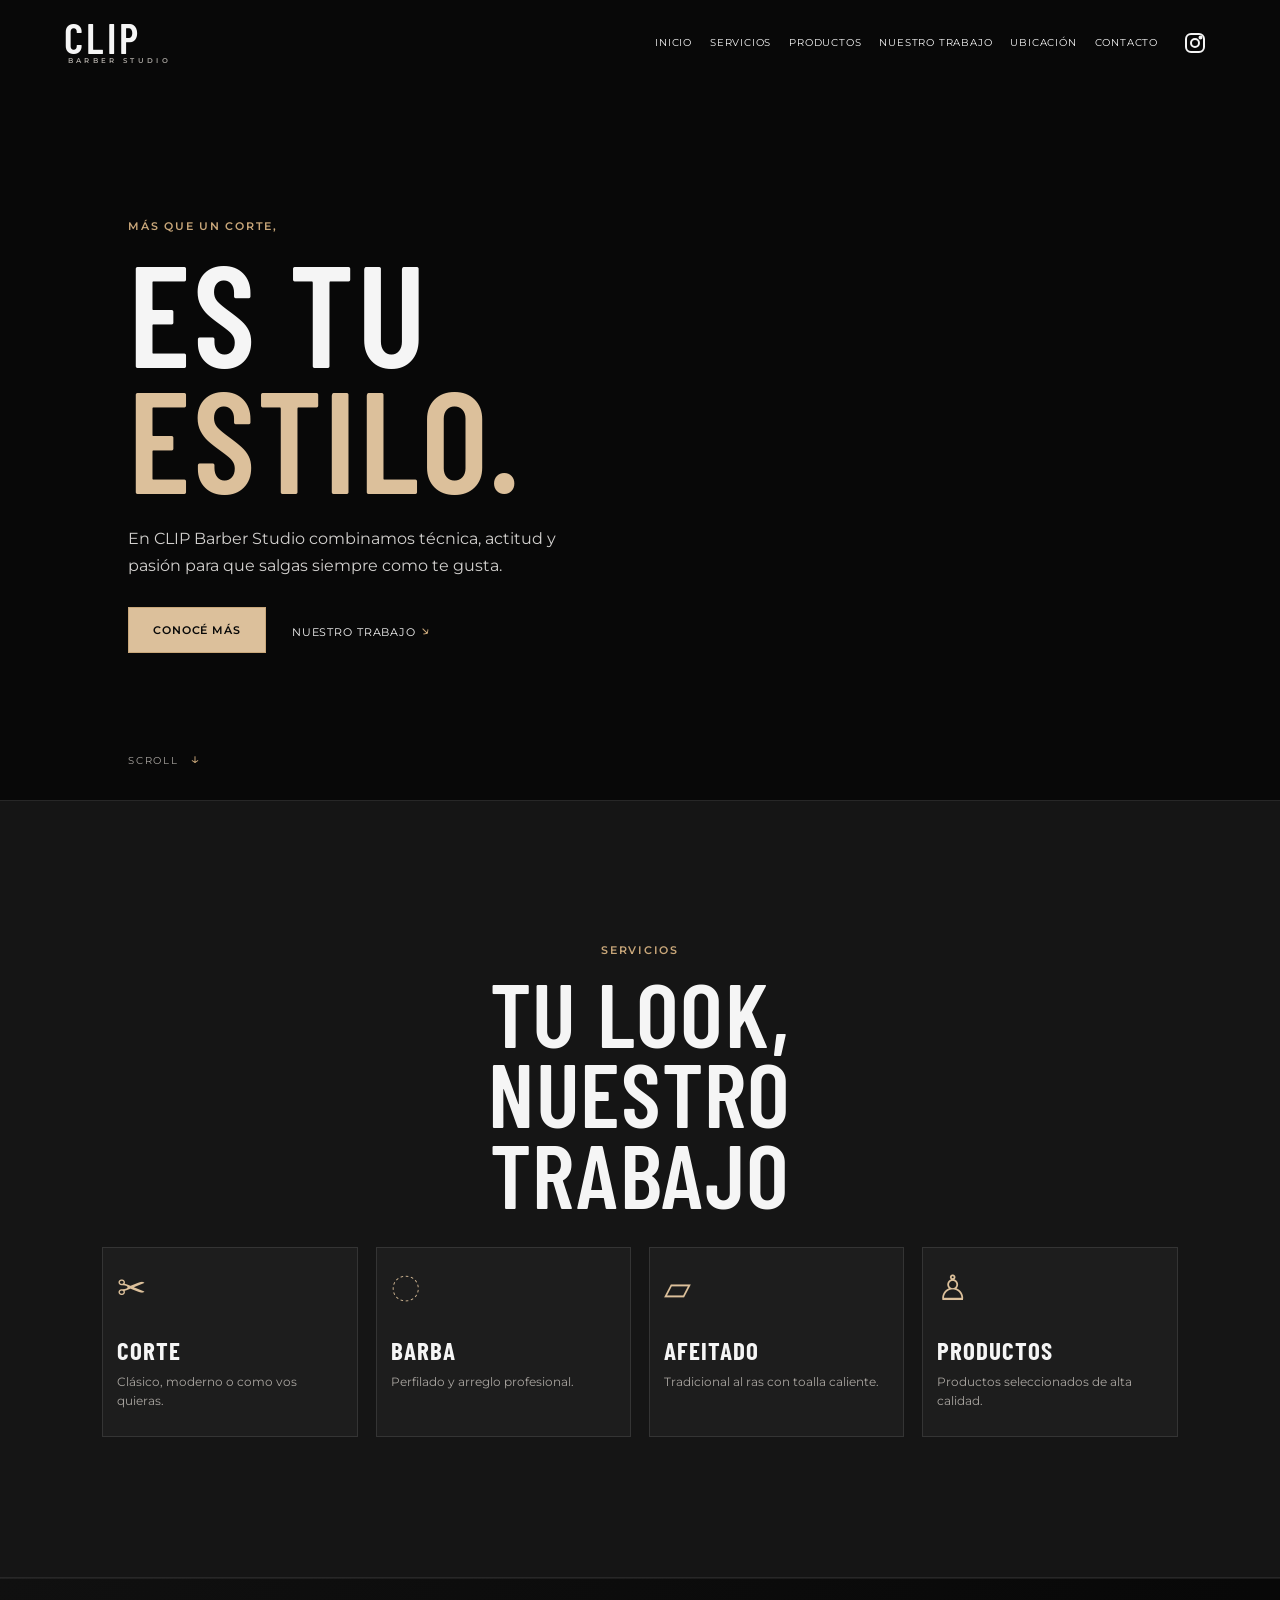
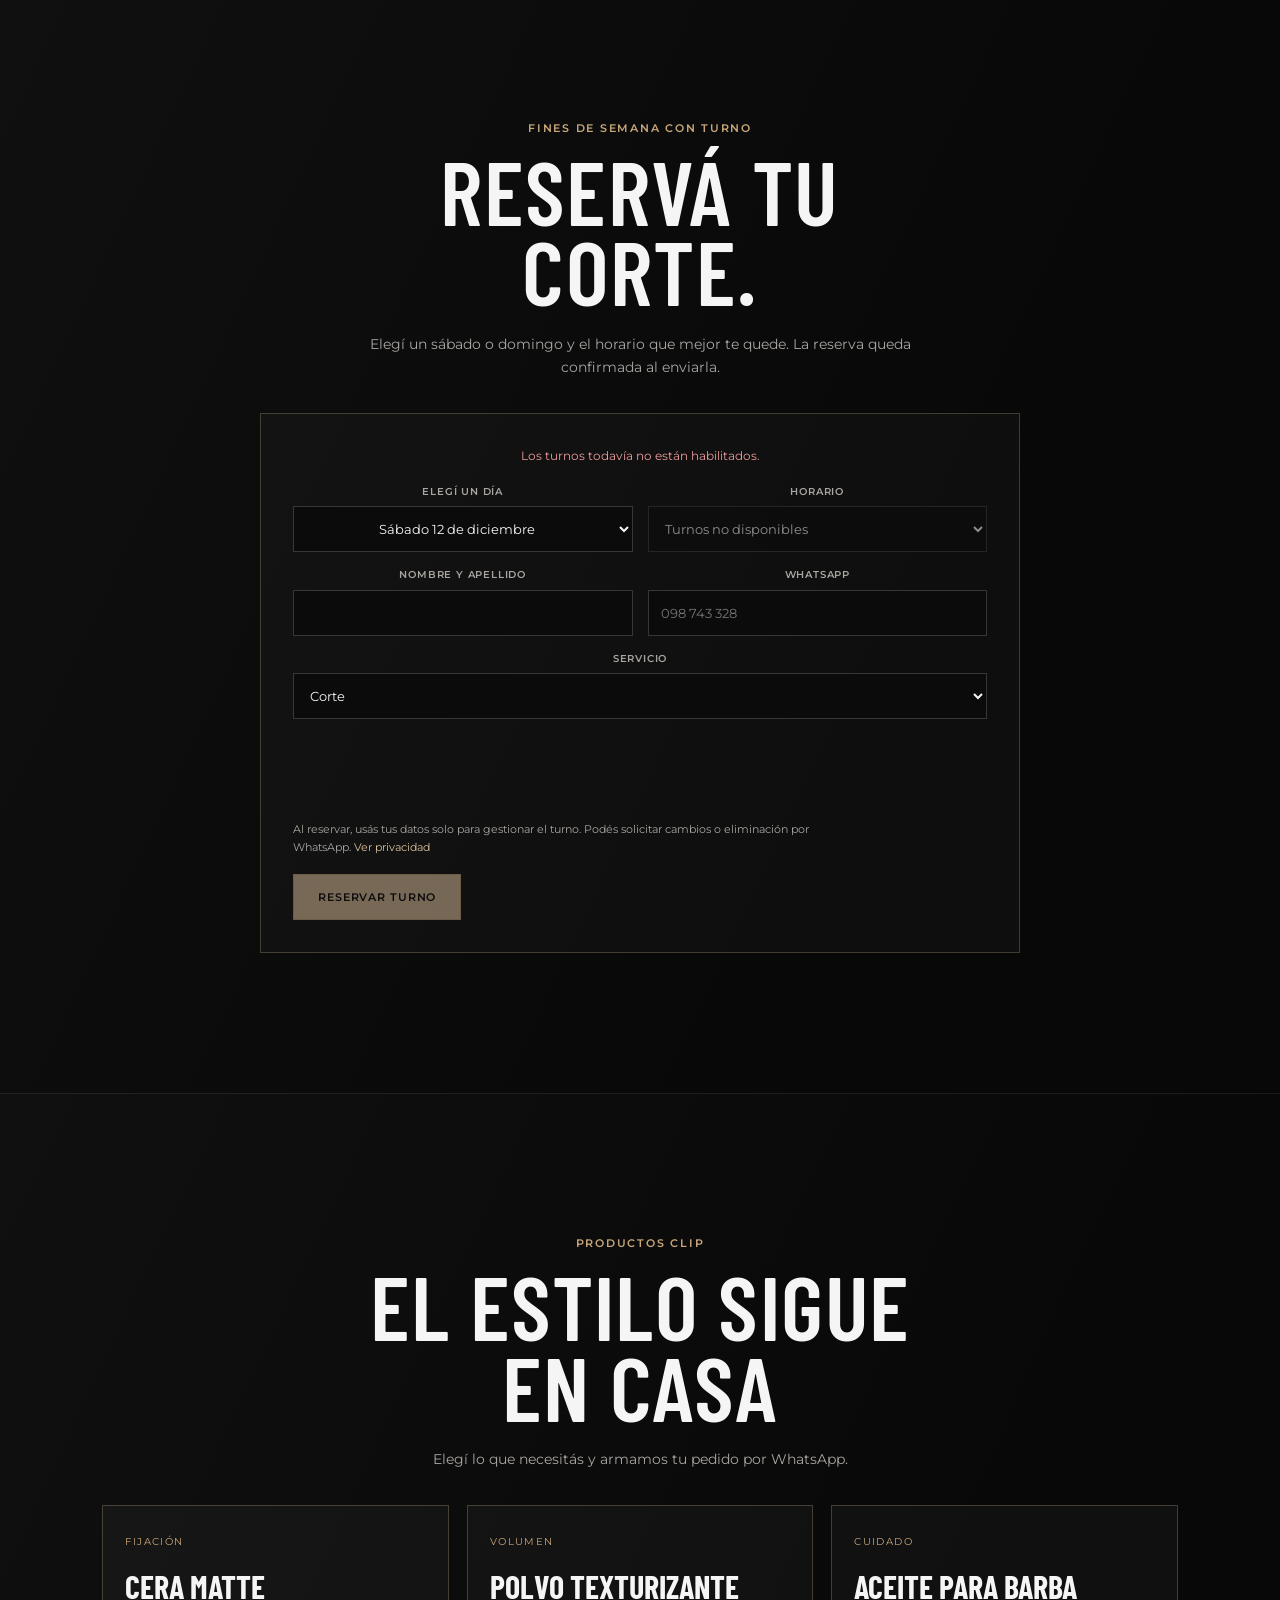
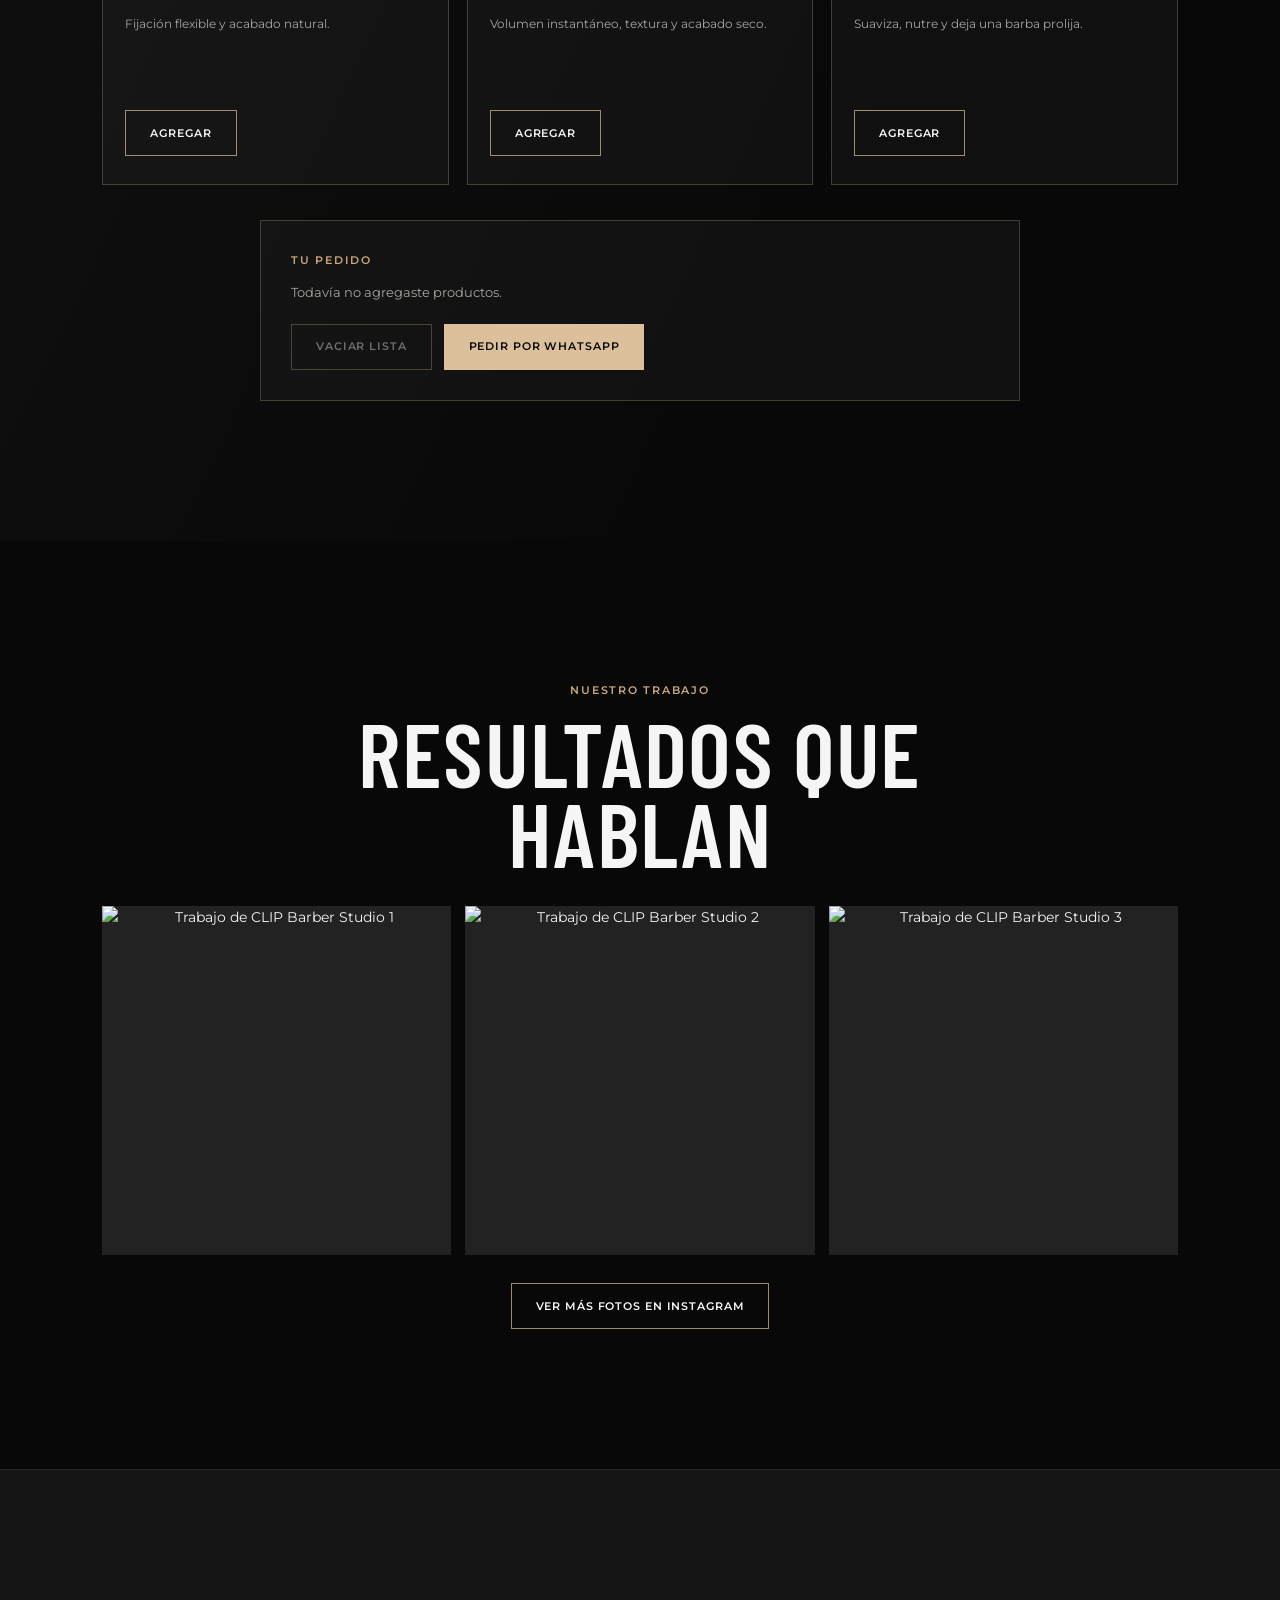
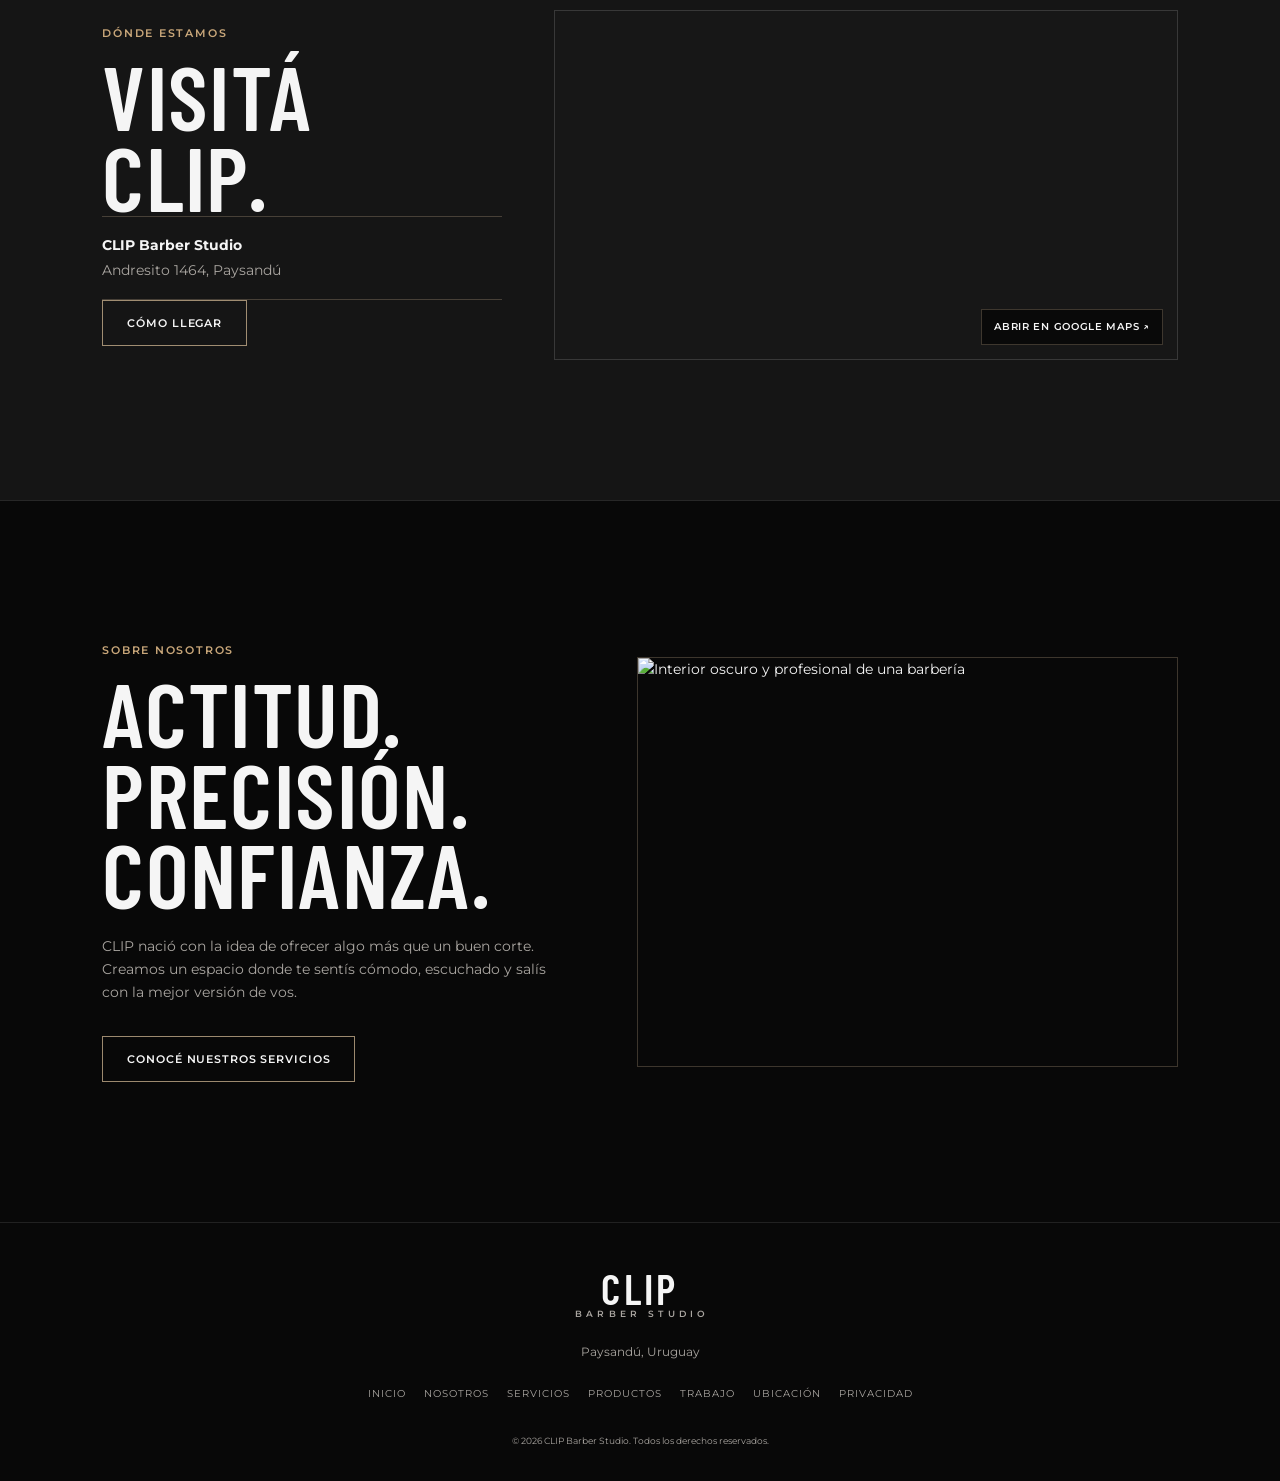
==== commit e3365c99: "Center map on exact shop location" ====
--- a/clip Barber/index.html
+++ b/clip Barber/index.html
@@ -65,12 +65,12 @@
 
     <div class="detail">
       <strong>CLIP Barber Studio</strong>
-      <span>Artesito 1464, Paysandú</span>
+      <span>Andresito 1464, Paysandú</span>
     </div>
 
     <a 
       class="button button-outline"
-      href="https://www.google.com/maps/search/?api=1&query=Artesito+1464+Paysandú+Uruguay"
+      href="https://maps.app.goo.gl/f1CQpPvSQQpVAWu78"
       target="_blank"
       rel="noopener noreferrer"
     >
@@ -79,8 +79,8 @@
   </div>
 
   <div class="map-frame reveal">
-    <iframe id="map-embed" title="Ubicación de CLIP Barber Studio" src="https://www.google.com/maps?q=Artesito%201464%2C%20Paysand%C3%BA%2C%20Uruguay&output=embed" loading="lazy" referrerpolicy="no-referrer-when-downgrade"></iframe>
-    <a class="map-open" href="https://www.google.com/maps/search/?api=1&query=Artesito+1464+Paysandú+Uruguay" target="_blank" rel="noopener noreferrer">Abrir en Google Maps ↗</a>
+    <iframe id="map-embed" title="Ubicación de CLIP Barber Studio" src="https://www.google.com/maps?q=-32.3030081%2C-58.0730326&z=20&output=embed" loading="lazy" referrerpolicy="no-referrer-when-downgrade"></iframe>
+    <a class="map-open" href="https://maps.app.goo.gl/f1CQpPvSQQpVAWu78" target="_blank" rel="noopener noreferrer">Abrir en Google Maps ↗</a>
   </div>
 </section>
  <section class="about section-pad" id="nosotros"><div class="about-copy reveal"><p class="eyebrow">Sobre nosotros</p><h2>Actitud.<br>Precisión.<br>Confianza.</h2><p>CLIP nació con la idea de ofrecer algo más que un buen corte. Creamos un espacio donde te sentís cómodo, escuchado y salís con la mejor versión de vos.</p><a class="button button-outline" href="#servicios">Conocé nuestros servicios</a></div><figure class="about-image image-frame reveal"><img src="https://images.unsplash.com/photo-1503951914875-452162b0f3f1?auto=format&fit=crop&w=1200&q=85" alt="Interior oscuro y profesional de una barbería" loading="lazy"></figure></section>
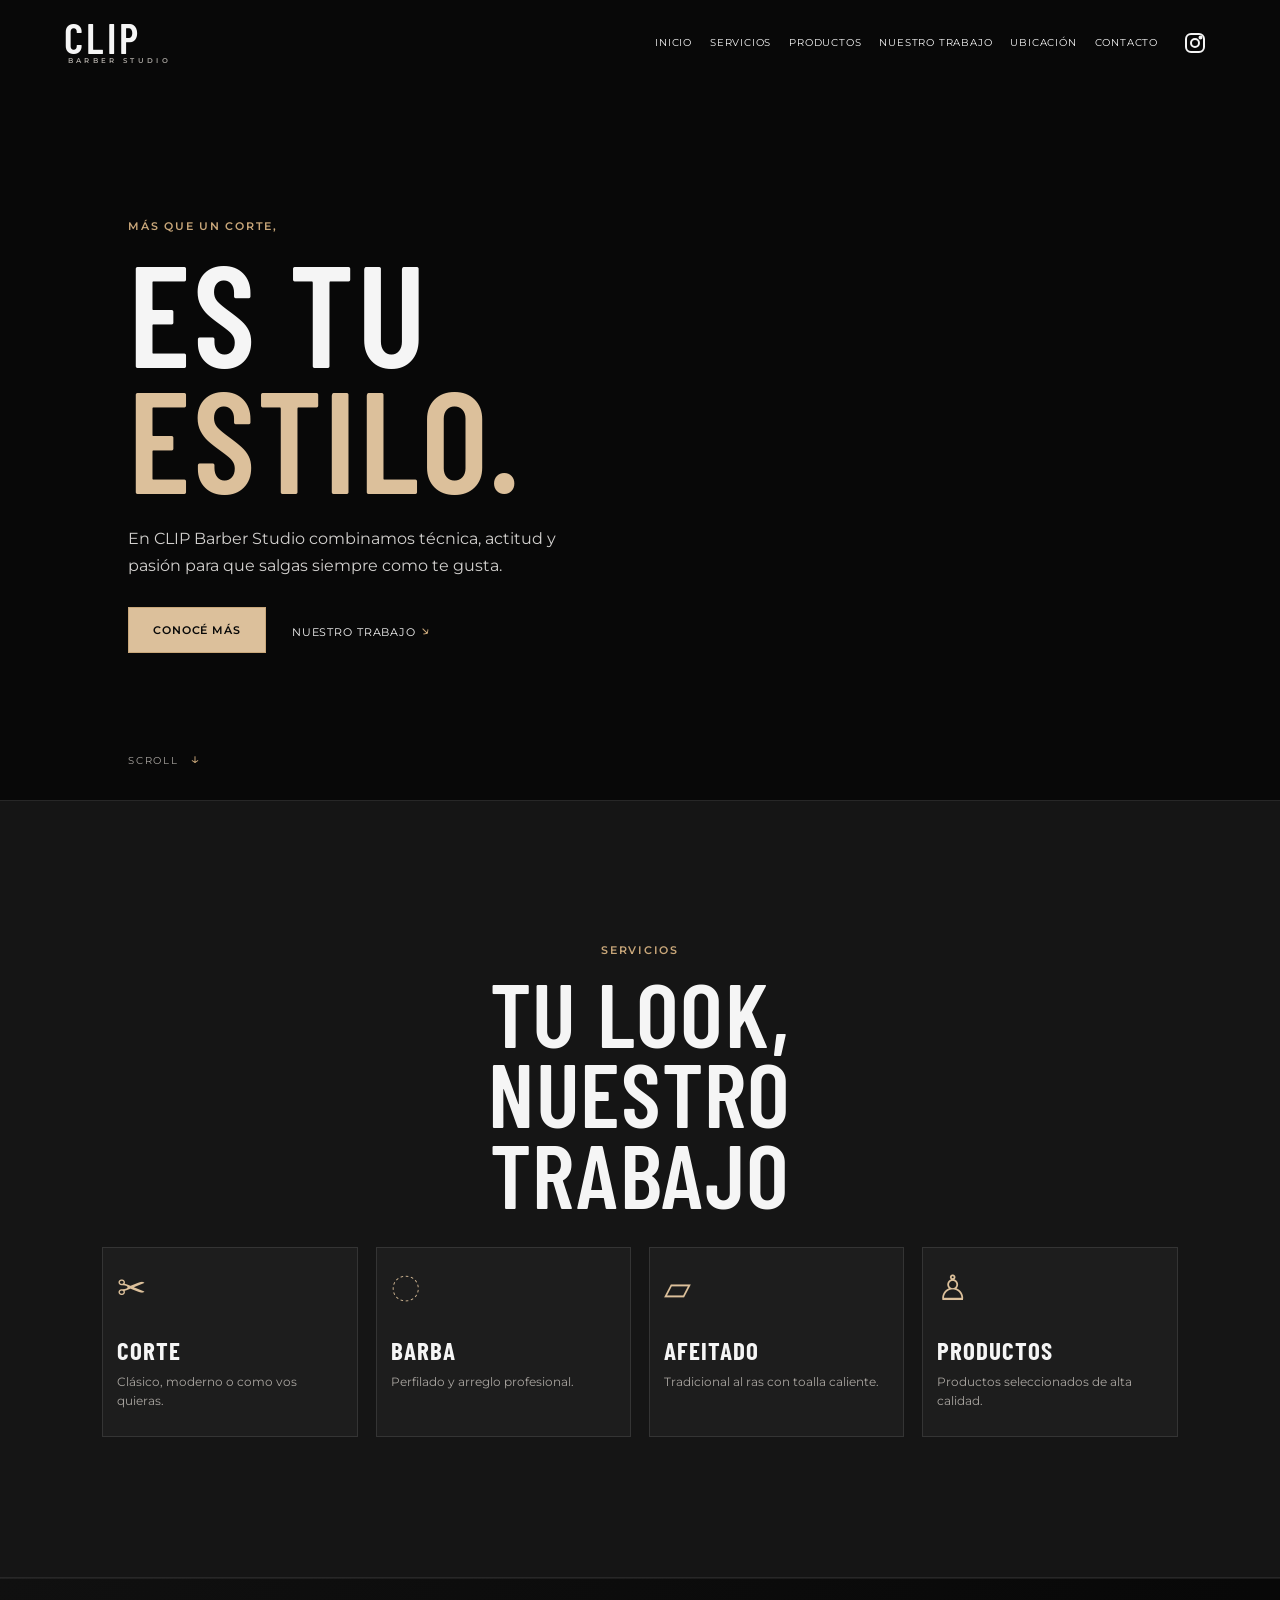
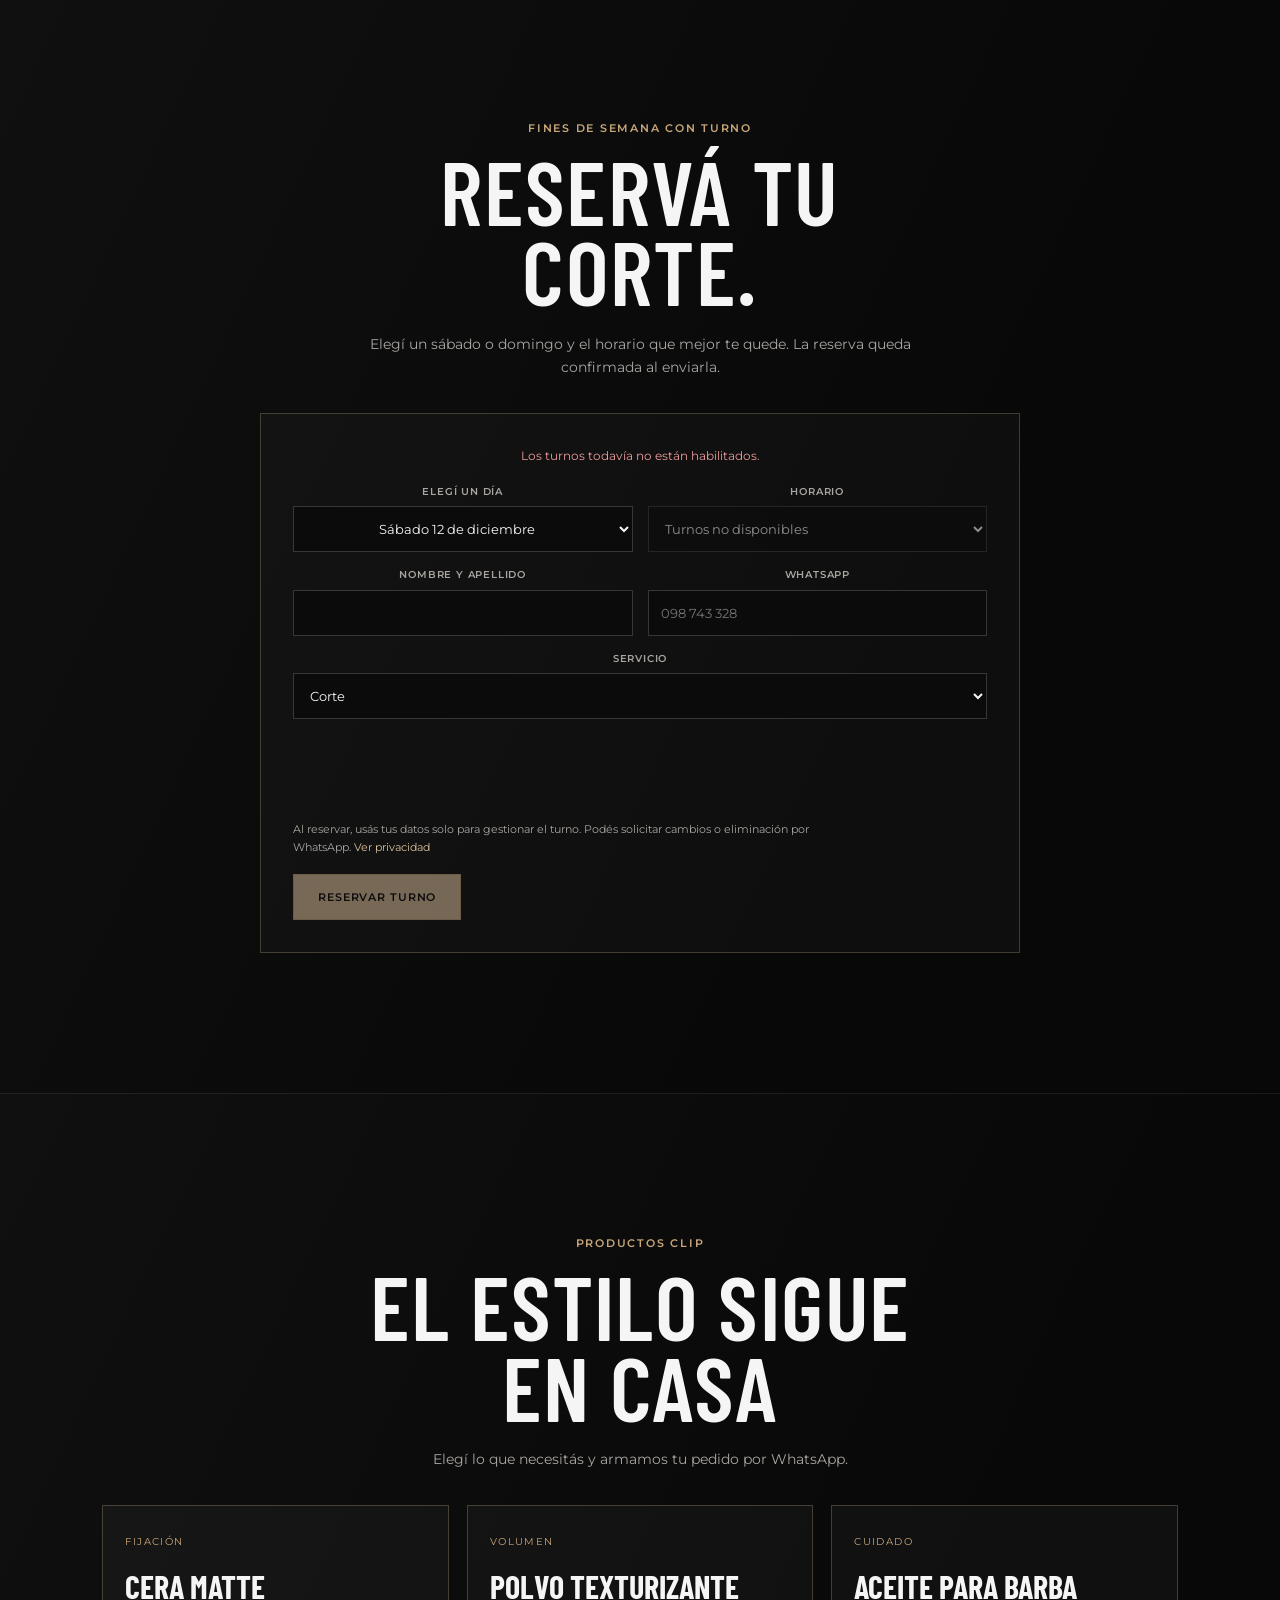
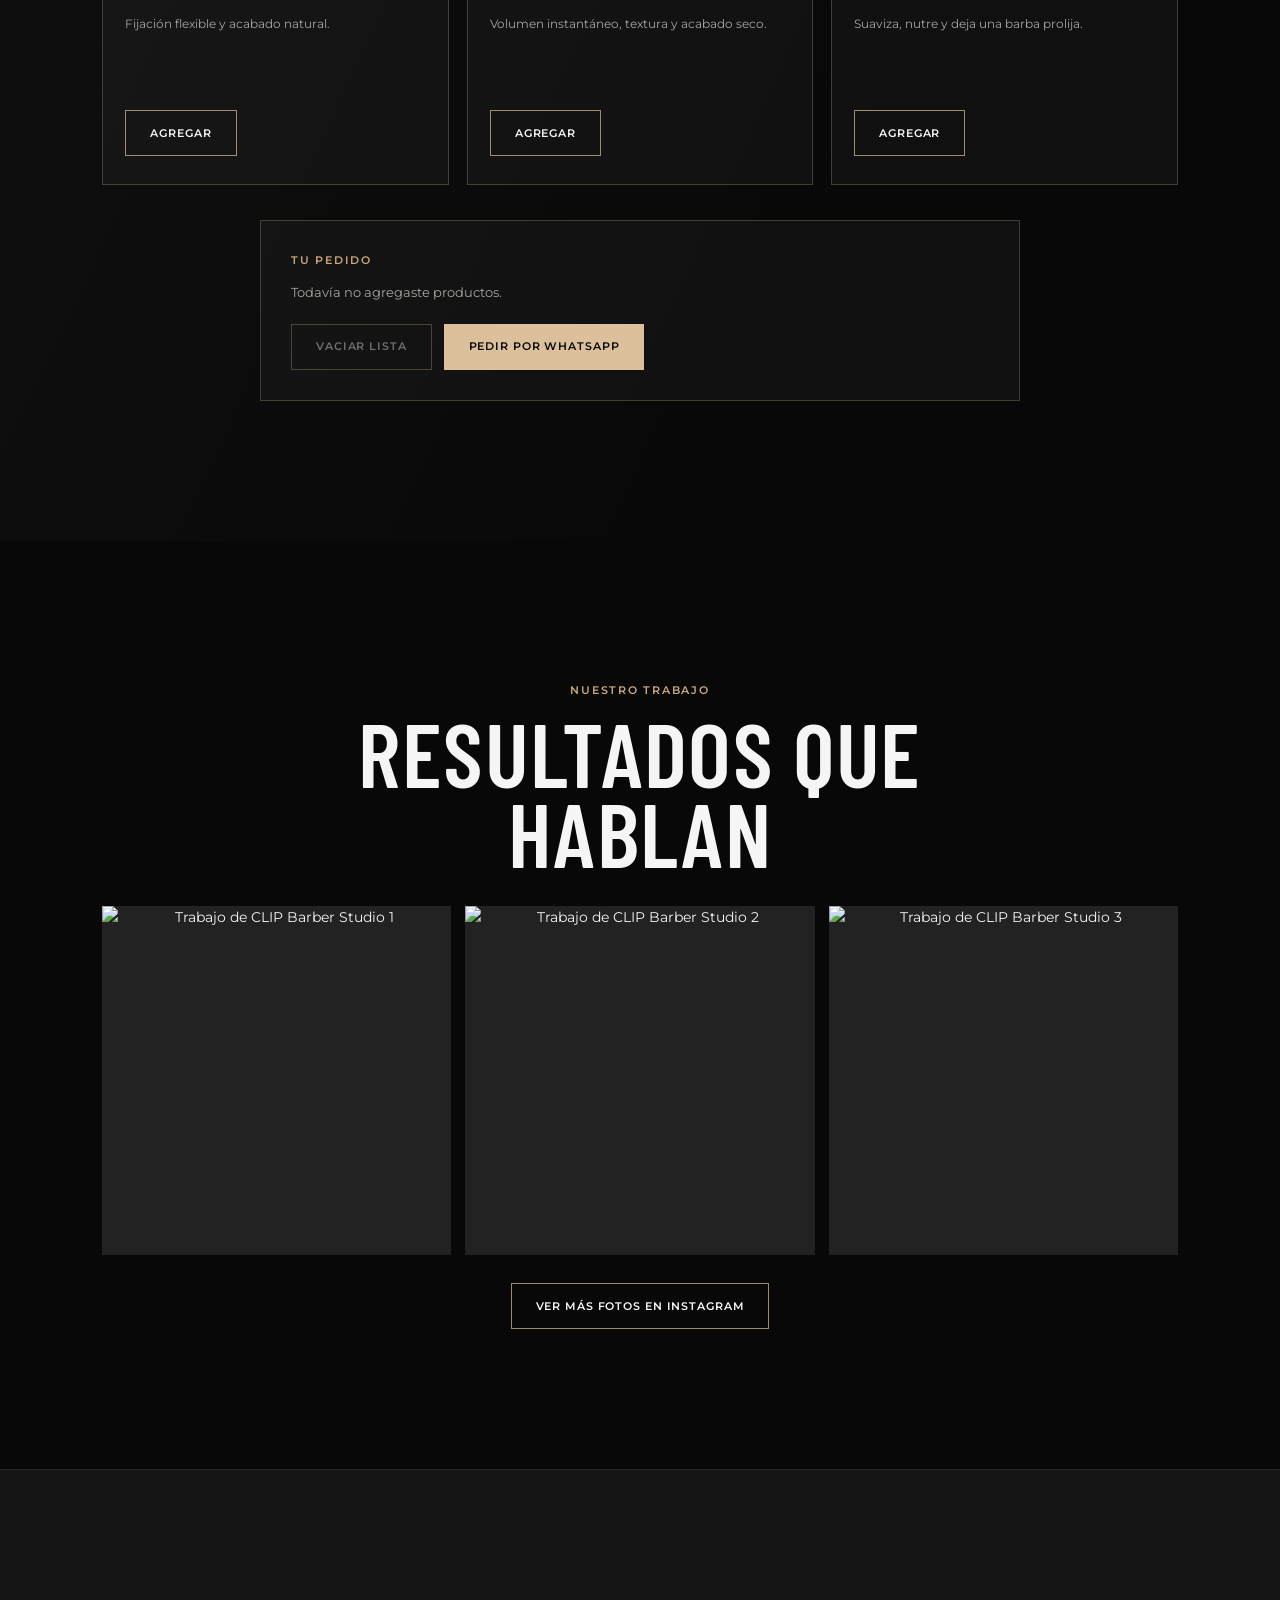
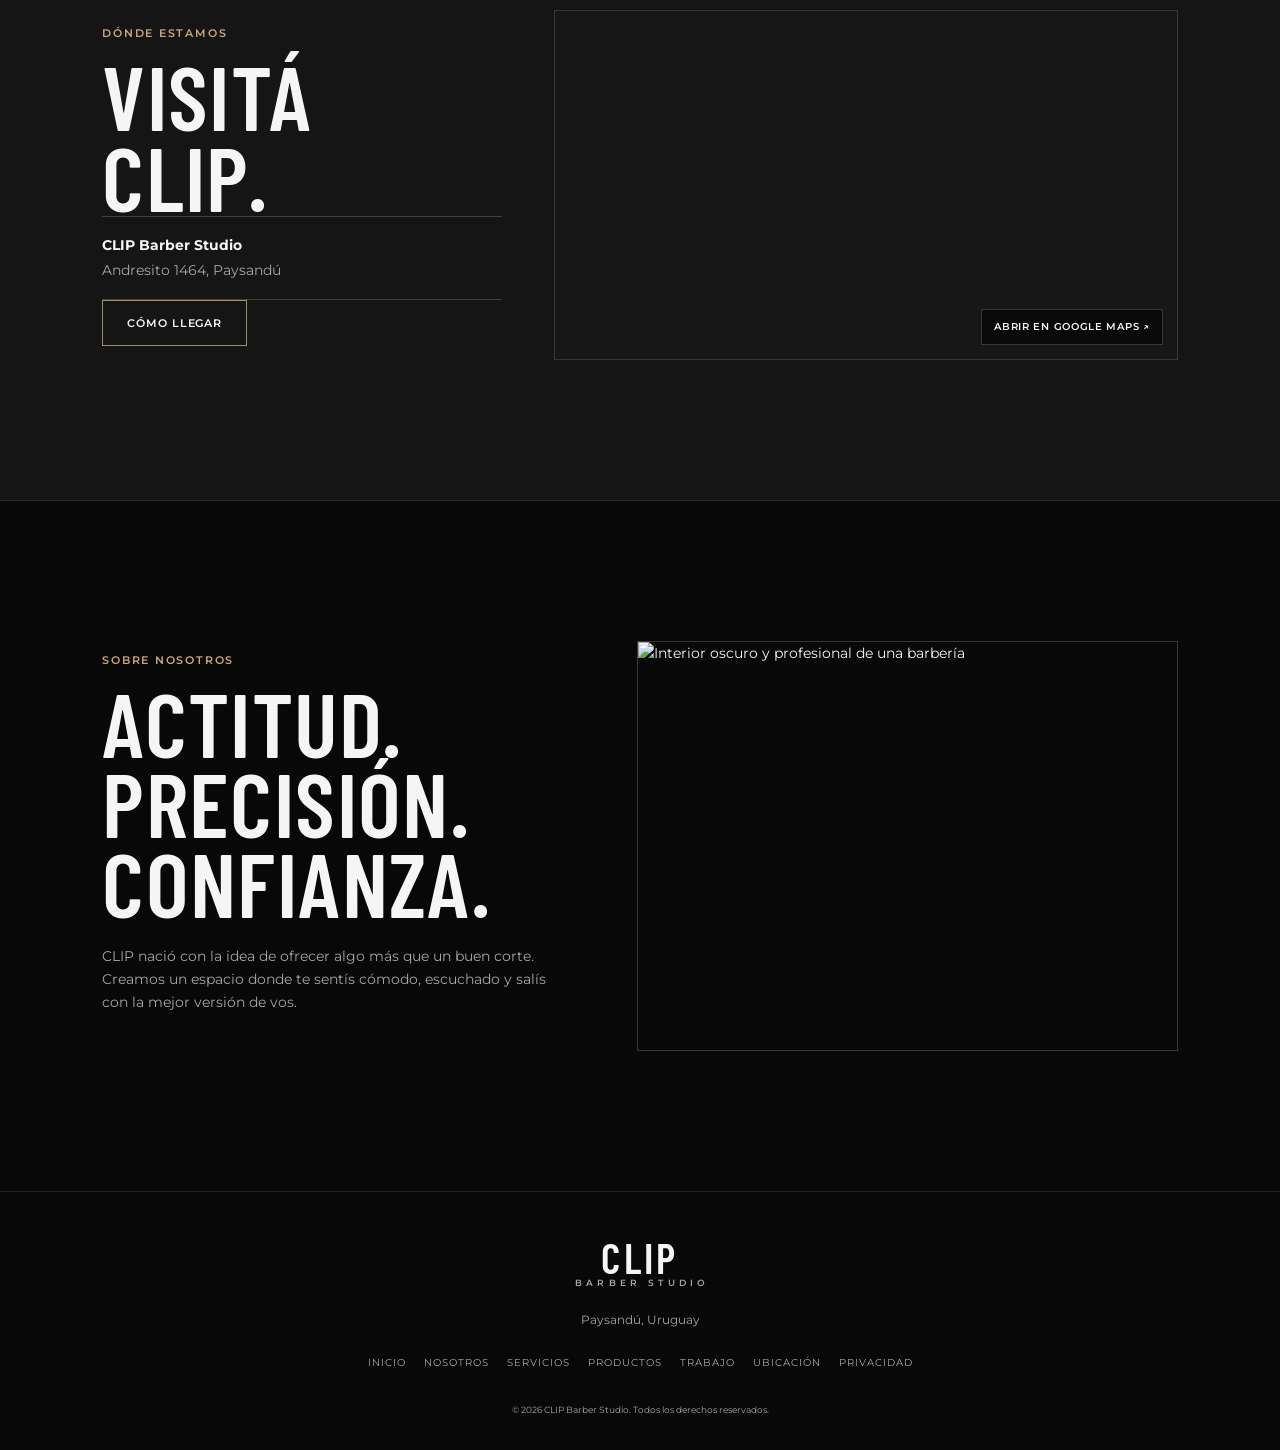
==== commit 2fb547e8: "Remove services call to action" ====
--- a/clip Barber/index.html
+++ b/clip Barber/index.html
@@ -83,7 +83,7 @@
     <a class="map-open" href="https://maps.app.goo.gl/f1CQpPvSQQpVAWu78" target="_blank" rel="noopener noreferrer">Abrir en Google Maps ↗</a>
   </div>
 </section>
- <section class="about section-pad" id="nosotros"><div class="about-copy reveal"><p class="eyebrow">Sobre nosotros</p><h2>Actitud.<br>Precisión.<br>Confianza.</h2><p>CLIP nació con la idea de ofrecer algo más que un buen corte. Creamos un espacio donde te sentís cómodo, escuchado y salís con la mejor versión de vos.</p><a class="button button-outline" href="#servicios">Conocé nuestros servicios</a></div><figure class="about-image image-frame reveal"><img src="https://images.unsplash.com/photo-1503951914875-452162b0f3f1?auto=format&fit=crop&w=1200&q=85" alt="Interior oscuro y profesional de una barbería" loading="lazy"></figure></section>
+ <section class="about section-pad" id="nosotros"><div class="about-copy reveal"><p class="eyebrow">Sobre nosotros</p><h2>Actitud.<br>Precisión.<br>Confianza.</h2><p>CLIP nació con la idea de ofrecer algo más que un buen corte. Creamos un espacio donde te sentís cómodo, escuchado y salís con la mejor versión de vos.</p></div><figure class="about-image image-frame reveal"><img src="https://images.unsplash.com/photo-1503951914875-452162b0f3f1?auto=format&fit=crop&w=1200&q=85" alt="Interior oscuro y profesional de una barbería" loading="lazy"></figure></section>
   </main>
    <!-- <section class="experience section-pad" id="experiencia"><div class="section-heading reveal"><p class="eyebrow">La experiencia CLIP</p><h2>No es solo un corte.</h2><p>Es el momento de desconectar, sentarte y salir sintiéndote mejor que cuando entraste.</p></div><div class="values-grid"><article class="value reveal"><span>01</span><h3>Atención</h3><p>Nos enfocamos en lo que realmente querés.</p></article><article class="value reveal"><span>02</span><h3>Calidad</h3><p>Técnica, detalle y productos profesionales.</p></article><article class="value reveal"><span>03</span><h3>Estilo</h3><p>Tu corte tiene que representar quién sos.</p></article></div></section>
 -->
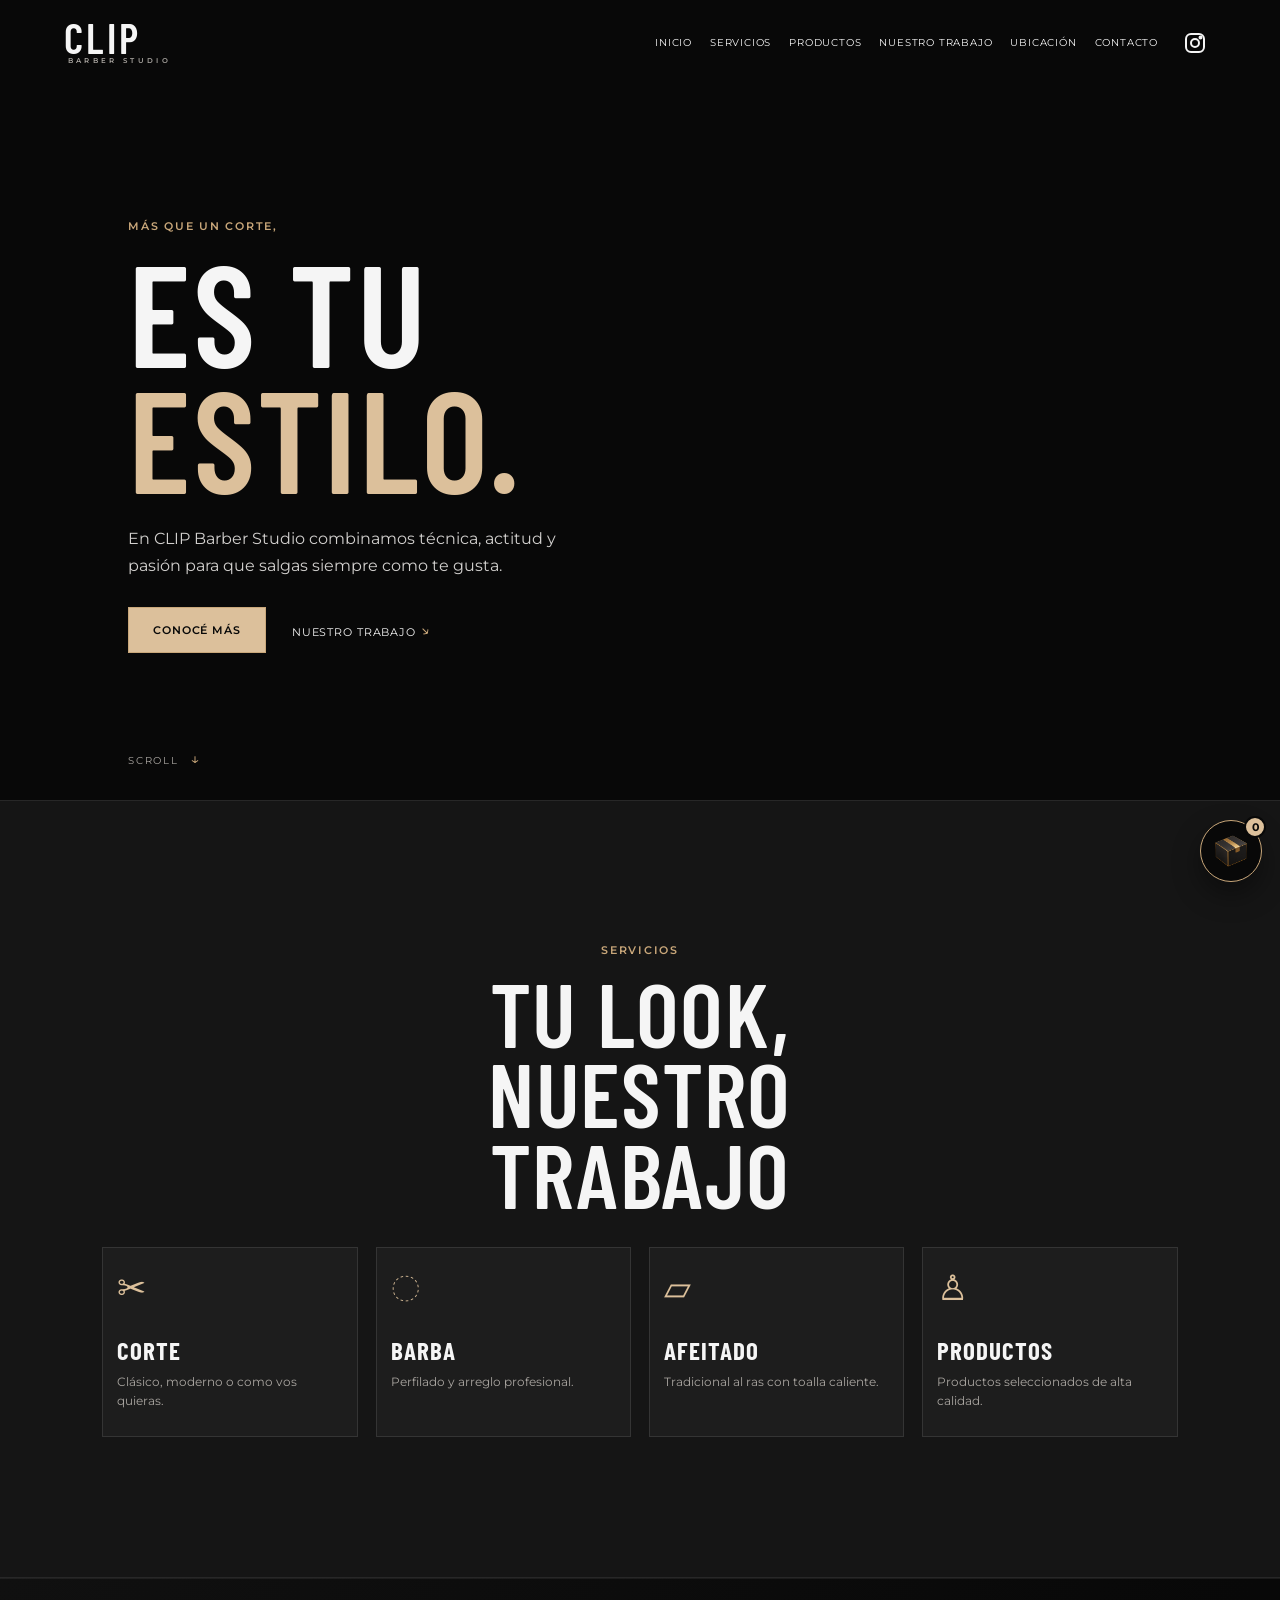
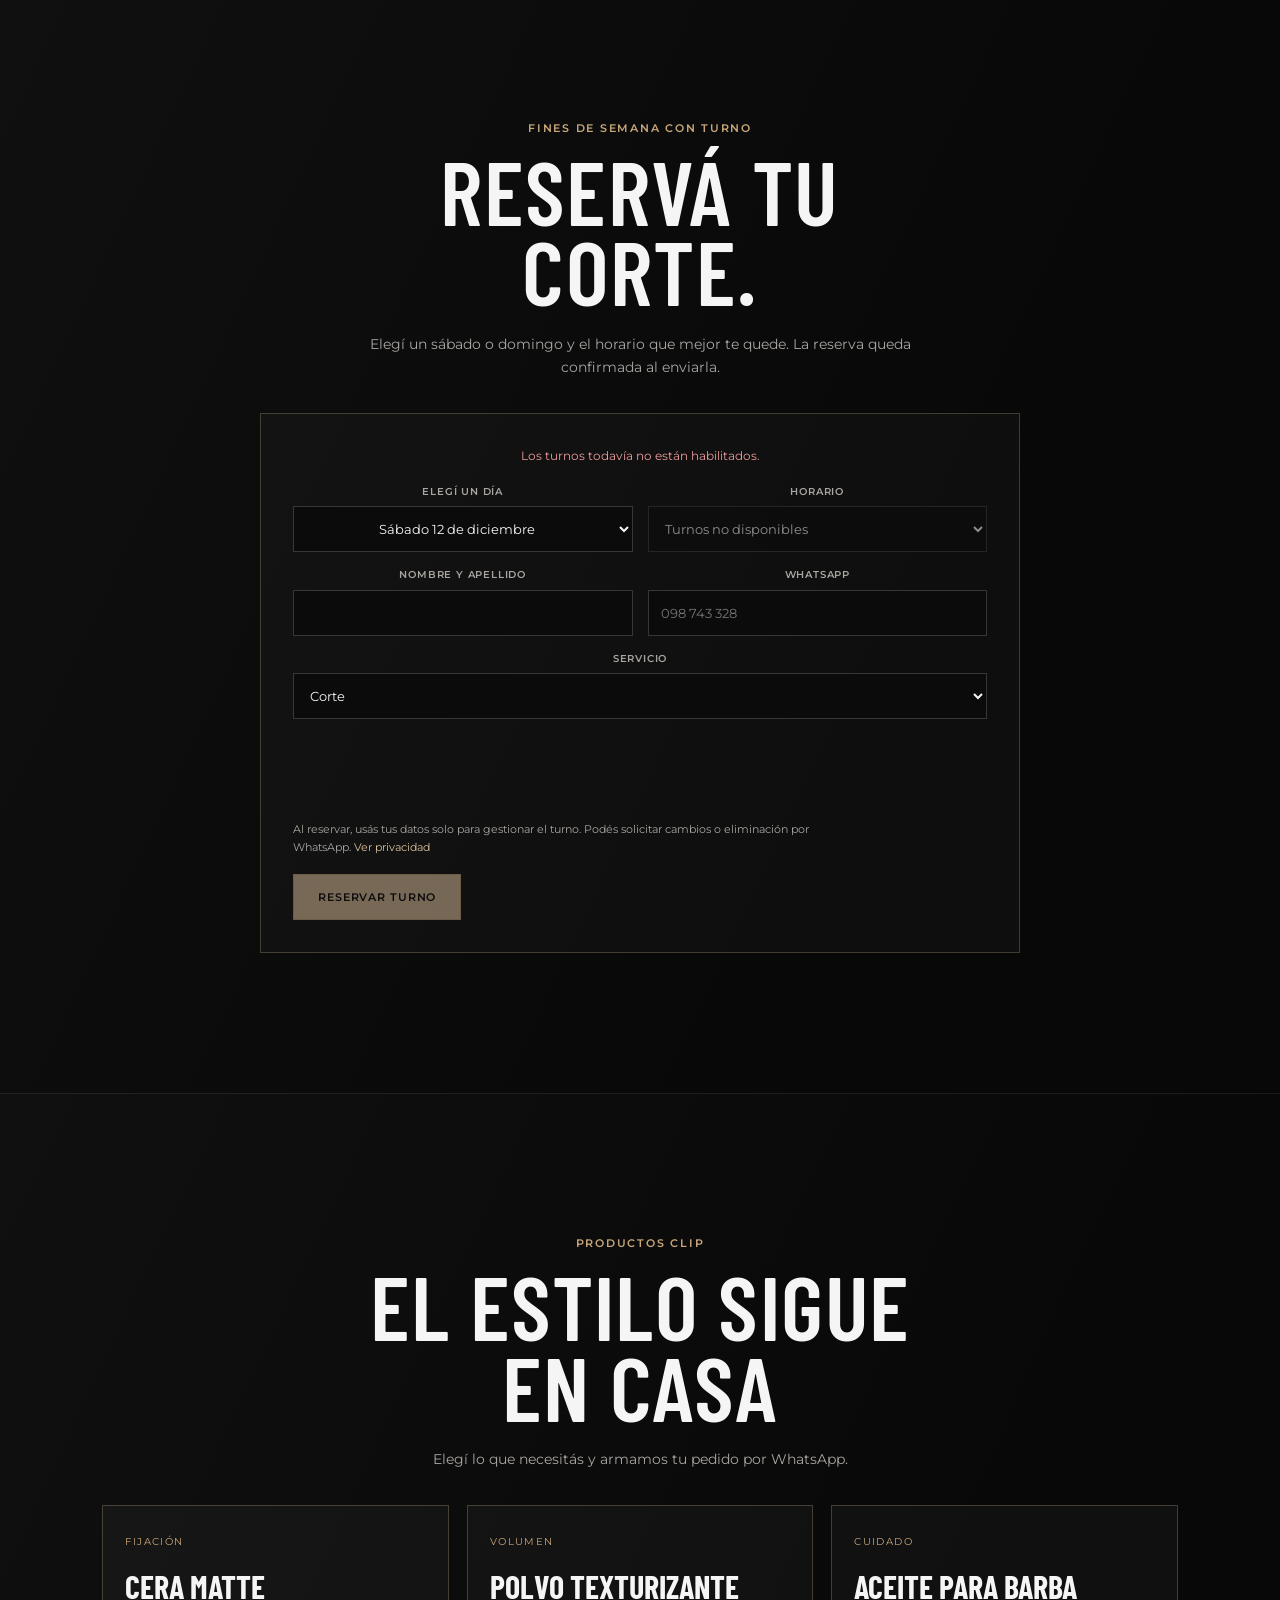
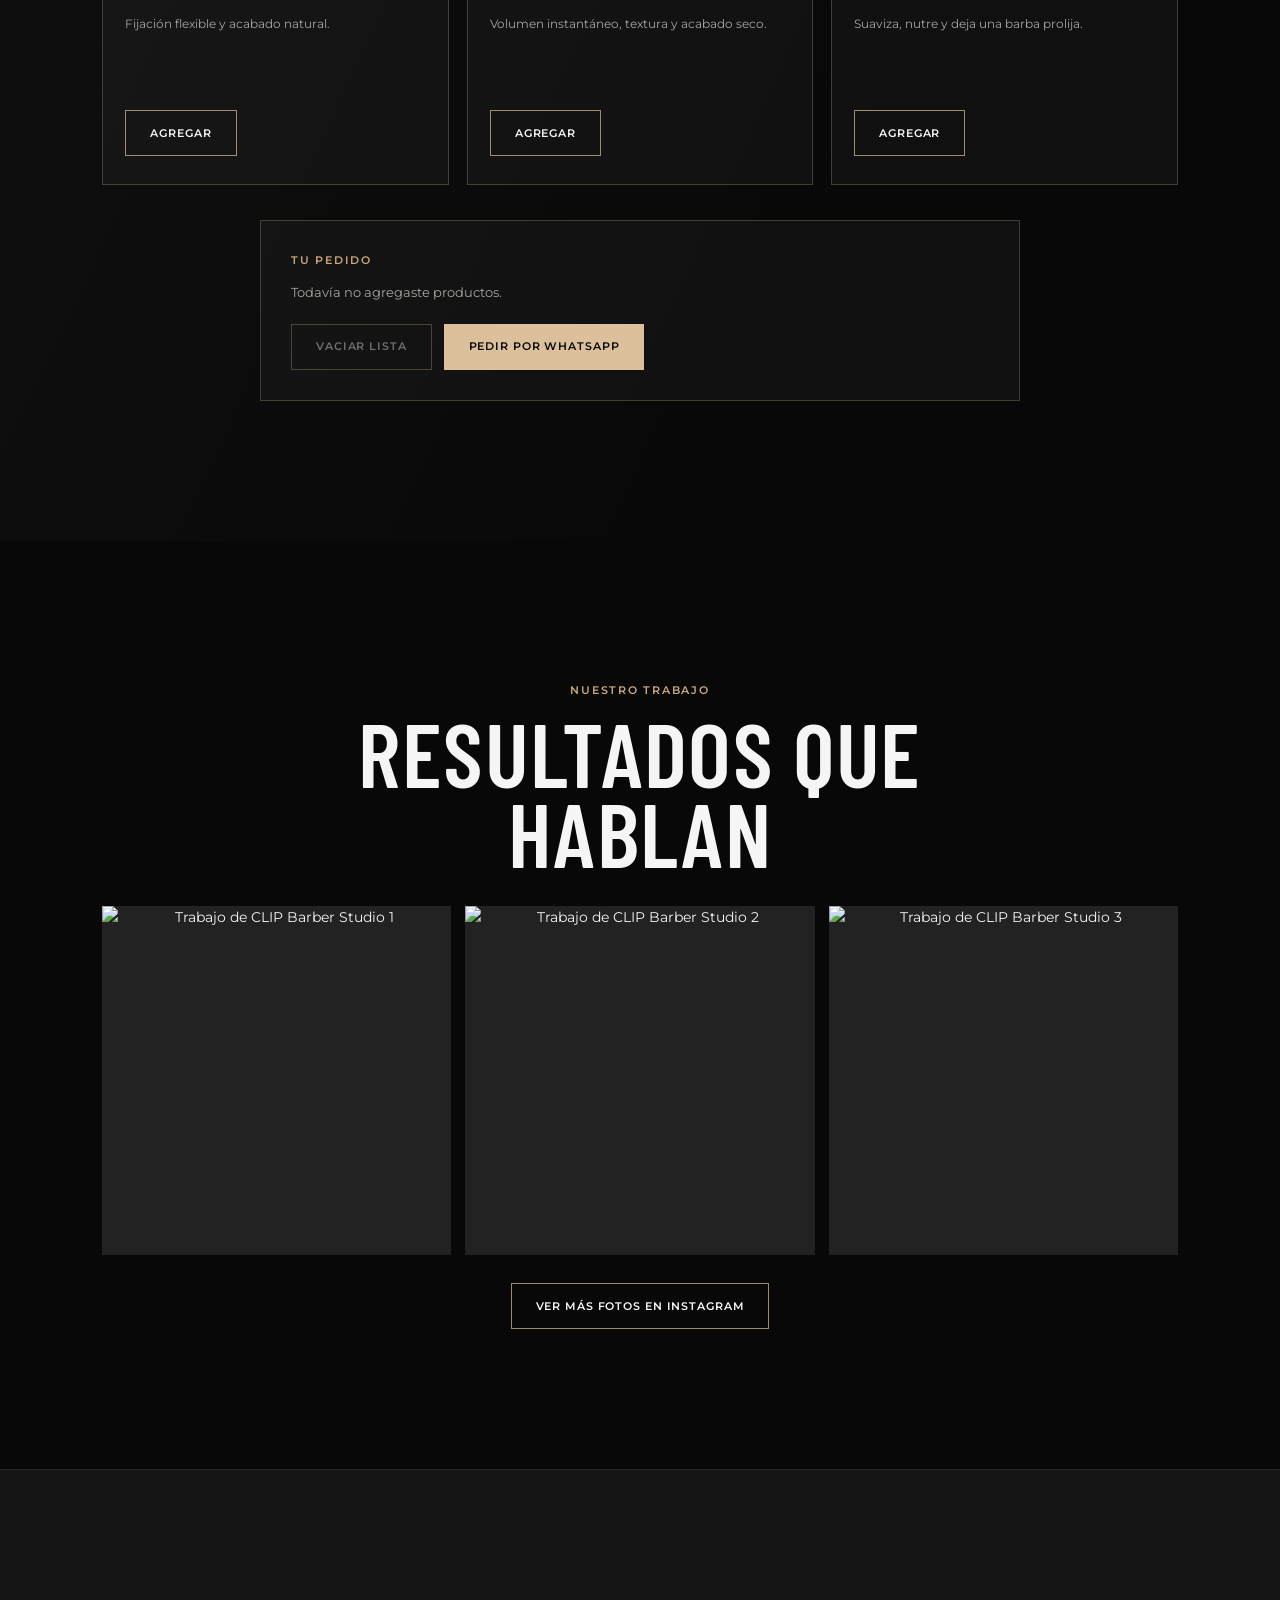
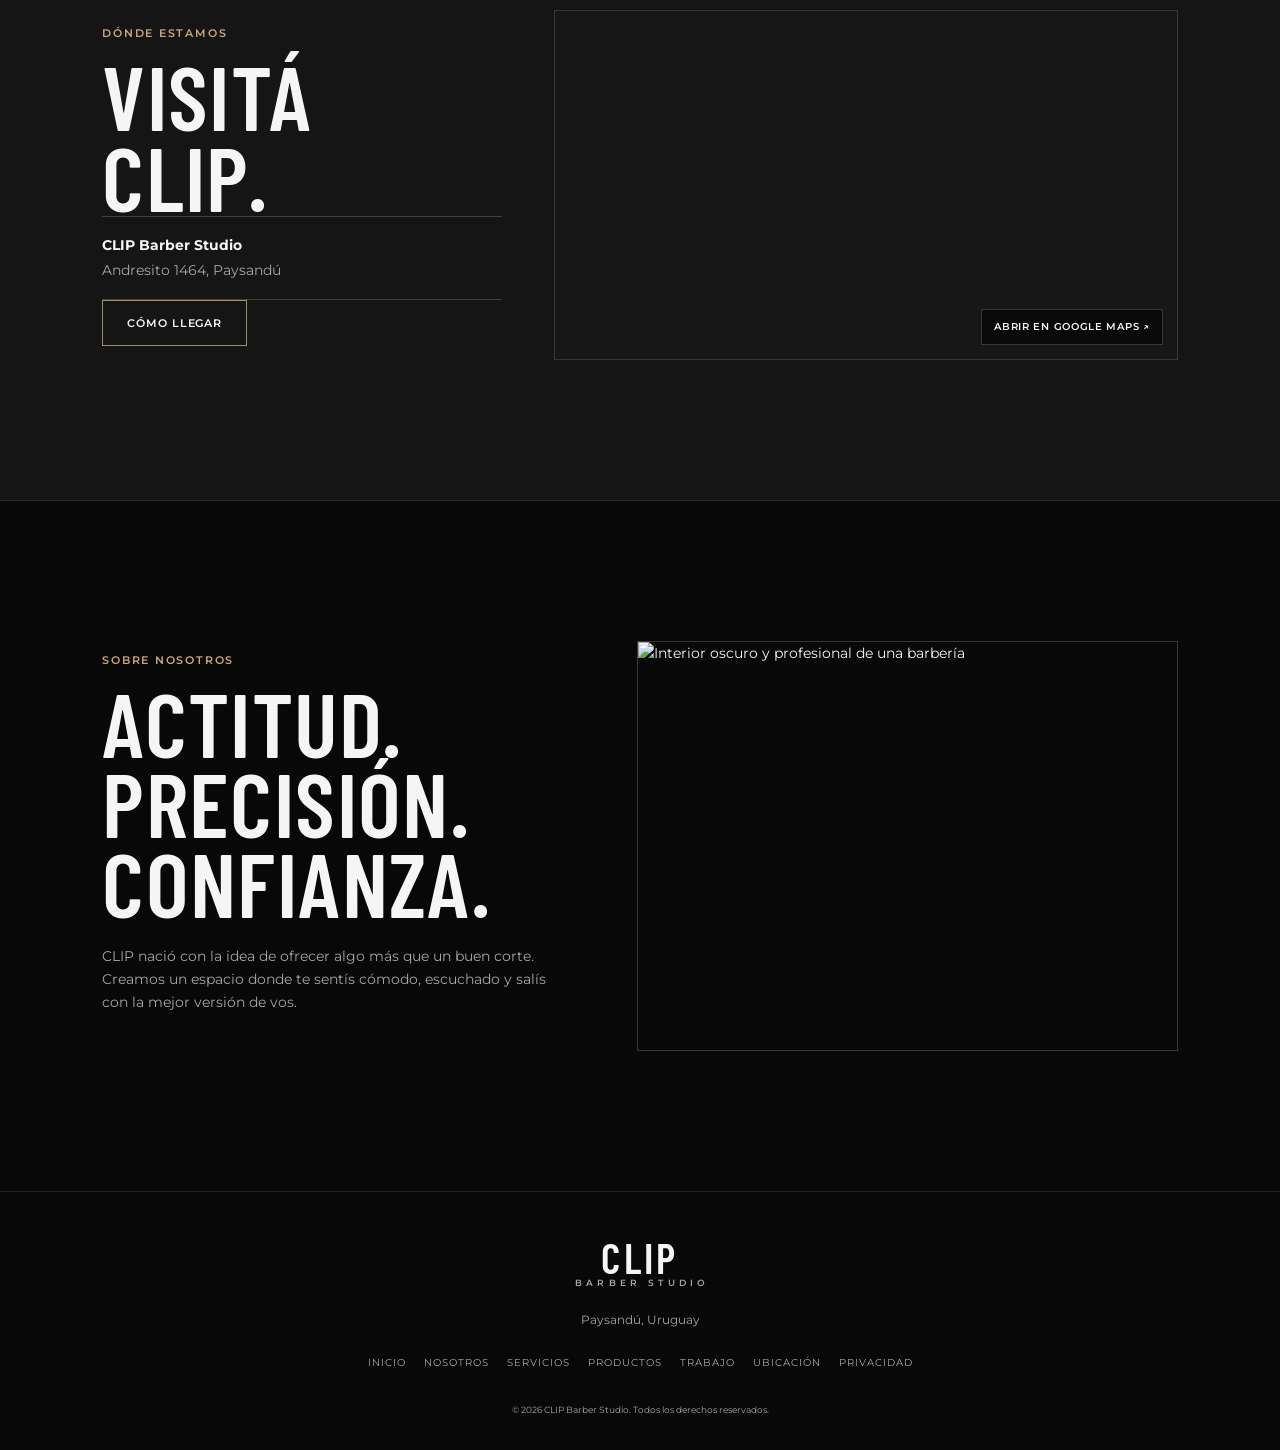
==== commit 1f1238ad: "Add floating product cart" ====
--- a/clip Barber/index.html
+++ b/clip Barber/index.html
@@ -27,7 +27,7 @@
   <div class="mobile-menu" id="mobile-menu" aria-hidden="true"><button class="menu-close" type="button" aria-label="Cerrar menú">×</button><div class="menu-inner"><p class="eyebrow">CLIP BARBER STUDIO</p><nav aria-label="Menú móvil"><a href="#inicio">Inicio</a><a href="#nosotros">Nosotros</a><a href="#servicios">Servicios</a><a href="#productos">Productos</a><a href="#trabajo">Nuestro trabajo</a><a href="#ubicacion">Ubicación</a><a href="#productos">Contacto</a></nav><p class="menu-note">Paysandú, Uruguay</p></div></div>
 
   <main>
-    <section class="hero" id="inicio"><div class="hero-content reveal"><p class="eyebrow">Más que un corte,</p><h1>Es tu <em>estilo.</em></h1><p class="hero-copy">En CLIP Barber Studio combinamos técnica, actitud y pasión para que salgas siempre como te gusta.</p><div class="button-row"><a class="button button-primary" href="#nosotros">Conocé más</a><a class="text-link" href="#trabajo">Nuestro trabajo <span>↘</span></a></div></div><a class="scroll-cue" href="#nosotros">Scroll <span>↓</span></a></section>
+    <section class="hero" id="inicio"><div class="hero-content reveal"><p class="eyebrow">Más que un corte,</p><h1>Es tu <em>estilo.</em></h1><p class="hero-copy">En CLIP Barber Studio combinamos técnica, actitud y pasión para que salgas siempre como te gusta.</p><div class="button-row"><a class="button button-primary" href="#nosotros">Conocé más</a><a class="text-link" href="#trabajo">Nuestro trabajo <span>↘</span></a></div></div><a class="scroll-cue">Scroll <span>↓</span></a></section>
 
    
 
@@ -52,7 +52,7 @@
         <article class="product-card reveal"><span class="product-type">Volumen</span><h3>Polvo texturizante</h3><p>Volumen instantáneo, textura y acabado seco.</p><button class="button button-outline add-product" type="button" data-product="Polvo texturizante">Agregar</button></article>
         <article class="product-card reveal"><span class="product-type">Cuidado</span><h3>Aceite para barba</h3><p>Suaviza, nutre y deja una barba prolija.</p><button class="button button-outline add-product" type="button" data-product="Aceite para barba">Agregar</button></article>
       </div>
-      <div class="cart-panel reveal" aria-live="polite"><p class="eyebrow">Tu pedido</p><p class="cart-empty">Todavía no agregaste productos.</p><ul class="cart-list"></ul><div class="cart-actions"><button class="button button-outline clear-cart" type="button" disabled>Vaciar lista</button><a class="button button-primary whatsapp-order" href="https://wa.me/59898743328?text=Hola%20CLIP%2C%20quiero%20consultar%20por%20sus%20productos." target="_blank" rel="noopener noreferrer">Pedir por WhatsApp</a></div></div>
+      <div class="cart-panel reveal" id="shopping-cart" aria-live="polite" tabindex="-1"><p class="eyebrow">Tu pedido</p><p class="cart-empty">Todavía no agregaste productos.</p><ul class="cart-list"></ul><div class="cart-actions"><button class="button button-outline clear-cart" type="button" disabled>Vaciar lista</button><a class="button button-primary whatsapp-order" href="https://wa.me/59898743328?text=Hola%20CLIP%2C%20quiero%20consultar%20por%20sus%20productos." target="_blank" rel="noopener noreferrer">Pedir por WhatsApp</a></div></div>
     </section>
 
     <section class="work section-pad" id="trabajo"><div class="section-heading reveal"><p class="eyebrow">Nuestro trabajo</p><h2>Resultados que hablan</h2></div><div class="gallery-grid"></div><a class="button button-outline centered-button" href="#instagram">Ver más fotos en Instagram</a></section>
@@ -85,6 +85,10 @@
 </section>
  <section class="about section-pad" id="nosotros"><div class="about-copy reveal"><p class="eyebrow">Sobre nosotros</p><h2>Actitud.<br>Precisión.<br>Confianza.</h2><p>CLIP nació con la idea de ofrecer algo más que un buen corte. Creamos un espacio donde te sentís cómodo, escuchado y salís con la mejor versión de vos.</p></div><figure class="about-image image-frame reveal"><img src="https://images.unsplash.com/photo-1503951914875-452162b0f3f1?auto=format&fit=crop&w=1200&q=85" alt="Interior oscuro y profesional de una barbería" loading="lazy"></figure></section>
   </main>
+  <button class="floating-cart" id="floating-cart" type="button" aria-controls="shopping-cart" aria-label="Abrir carrito">
+    <img src="box.png" alt="" aria-hidden="true">
+    <span class="floating-cart-count" hidden>0</span>
+  </button>
    <!-- <section class="experience section-pad" id="experiencia"><div class="section-heading reveal"><p class="eyebrow">La experiencia CLIP</p><h2>No es solo un corte.</h2><p>Es el momento de desconectar, sentarte y salir sintiéndote mejor que cuando entraste.</p></div><div class="values-grid"><article class="value reveal"><span>01</span><h3>Atención</h3><p>Nos enfocamos en lo que realmente querés.</p></article><article class="value reveal"><span>02</span><h3>Calidad</h3><p>Técnica, detalle y productos profesionales.</p></article><article class="value reveal"><span>03</span><h3>Estilo</h3><p>Tu corte tiene que representar quién sos.</p></article></div></section>
 -->
    
--- a/clip Barber/css/style.css
+++ b/clip Barber/css/style.css
@@ -94,3 +94,5 @@
 .map-open{position:absolute;right:14px;bottom:14px;padding:9px 12px;background:rgba(8,8,8,.9);border:1px solid var(--line);color:var(--white);font-size:10px;font-weight:600;letter-spacing:.07em;text-transform:uppercase}
 .map-open:hover,.map-open:focus-visible{background:var(--gold);border-color:var(--gold);color:var(--black)}
 @media(min-width:700px){.map-frame{min-height:350px}}
+
+.floating-cart{position:fixed;right:18px;bottom:18px;z-index:19;width:62px;height:62px;padding:8px;border:1px solid var(--gold);border-radius:50%;background:rgba(8,8,8,.94);box-shadow:0 12px 28px rgba(0,0,0,.4);cursor:pointer;transition:transform .25s,background .25s}.floating-cart:hover,.floating-cart:focus-visible{background:#1b1814;transform:translateY(-3px)}.floating-cart img{width:100%;height:100%;object-fit:contain}.floating-cart-count{position:absolute;top:-5px;right:-5px;display:grid;place-items:center;min-width:22px;height:22px;padding:0 5px;border:2px solid var(--black);border-radius:999px;background:var(--light-gold);color:var(--black);font-size:11px;font-weight:700;line-height:1}.cart-highlight{animation:cart-highlight 1.1s ease}@keyframes cart-highlight{35%{border-color:var(--light-gold);box-shadow:0 0 0 5px rgba(220,192,155,.18)}}
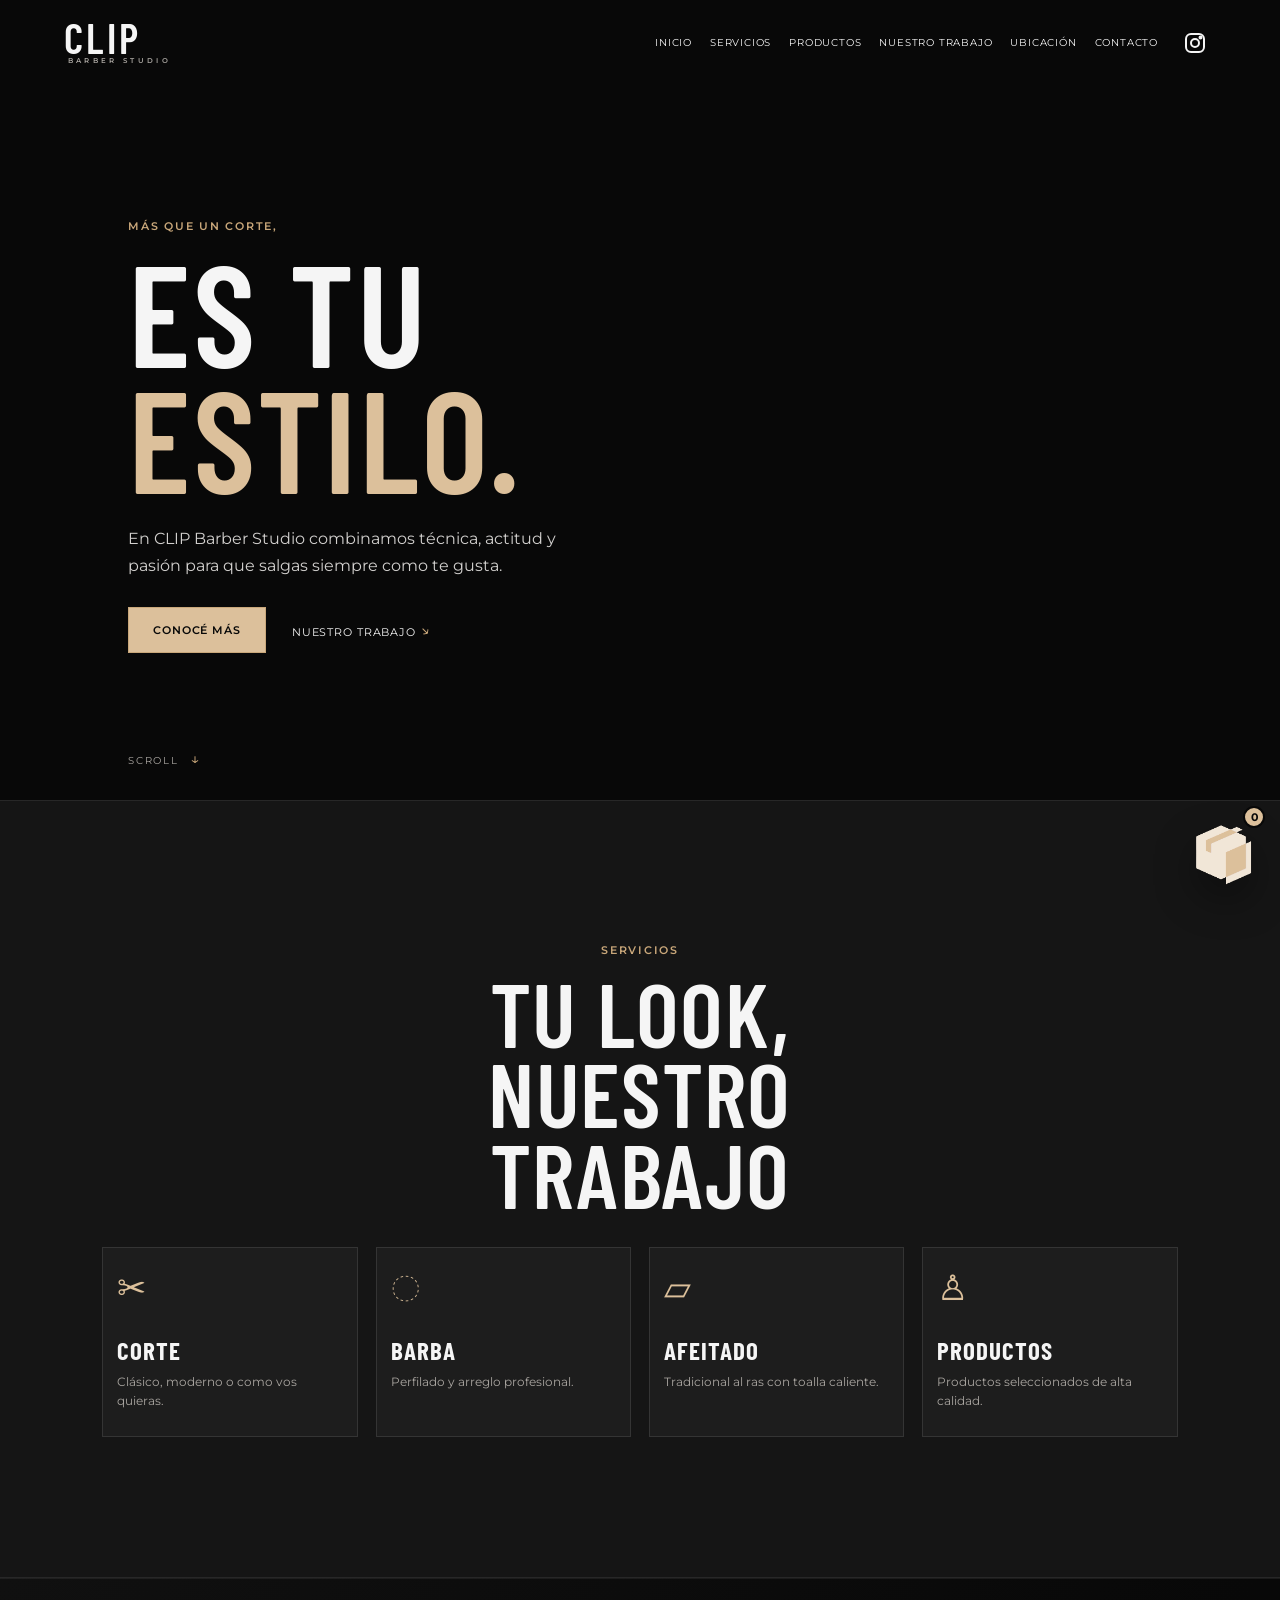
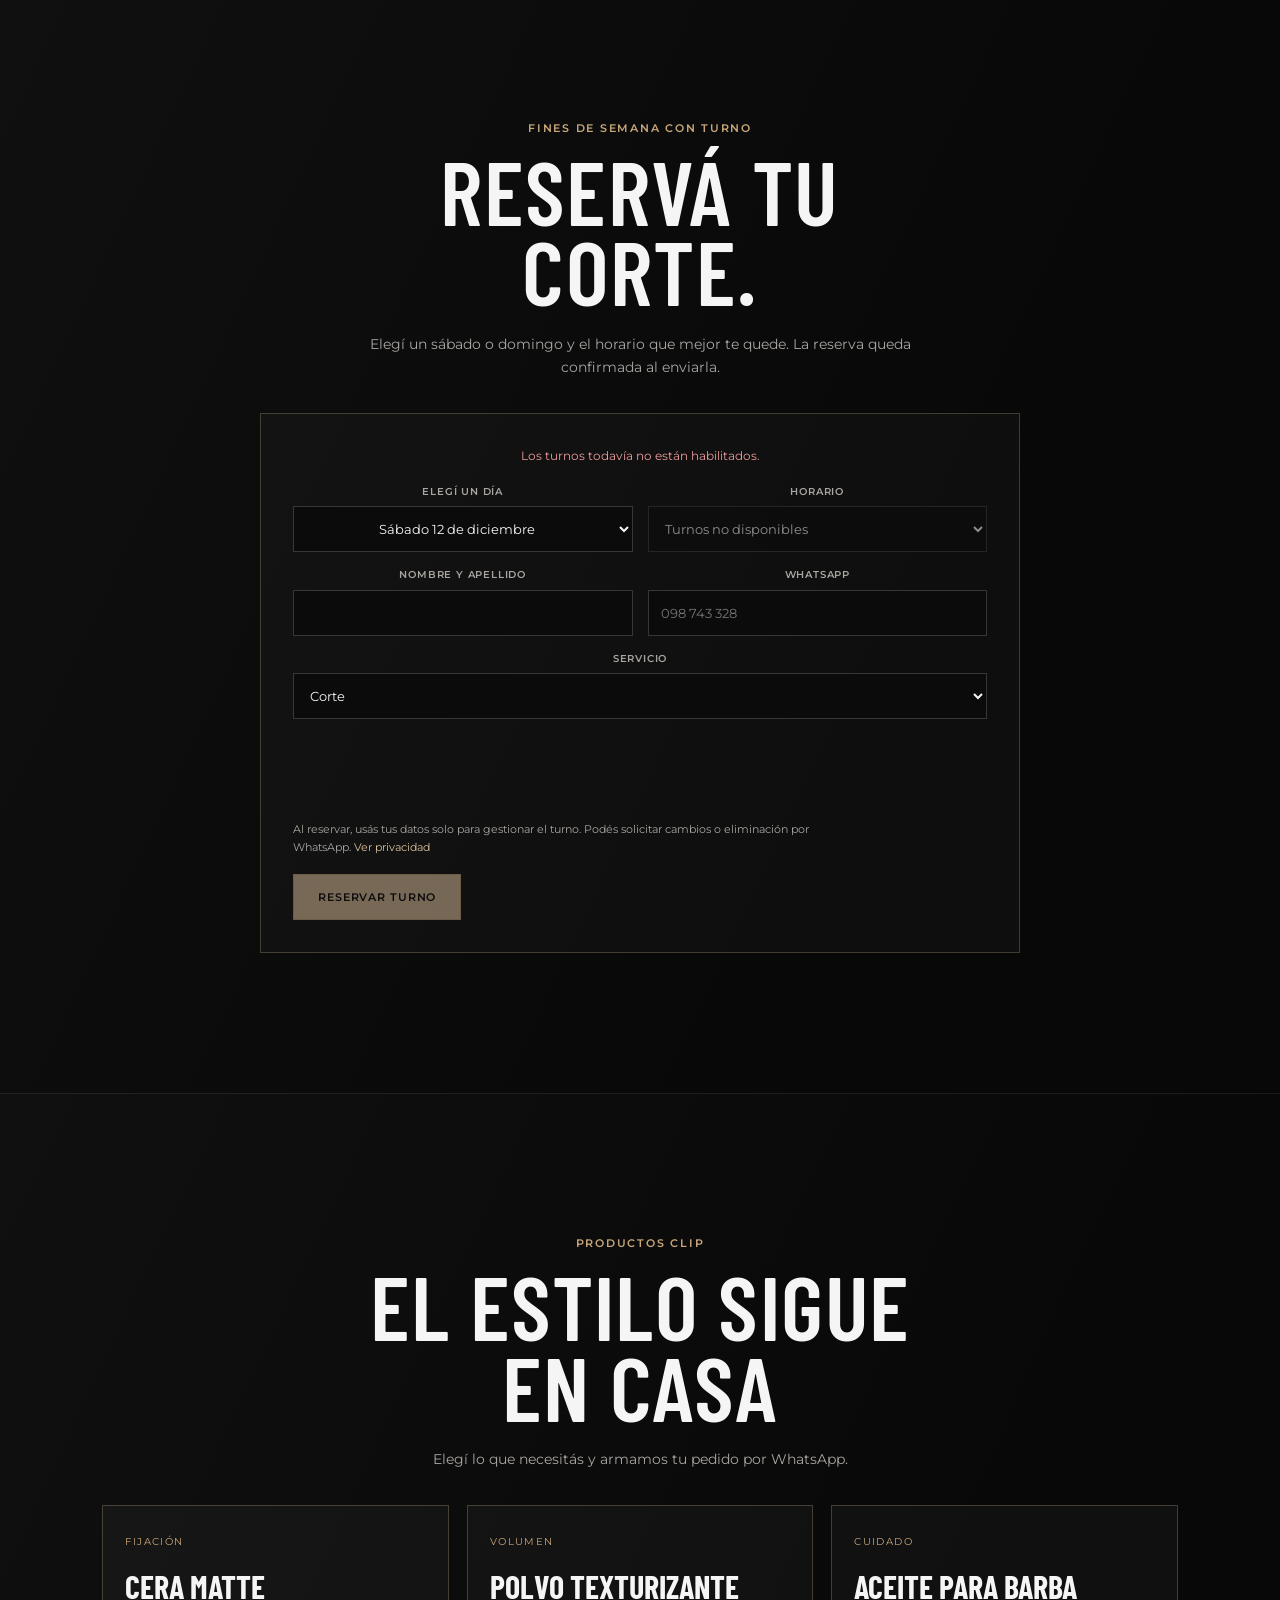
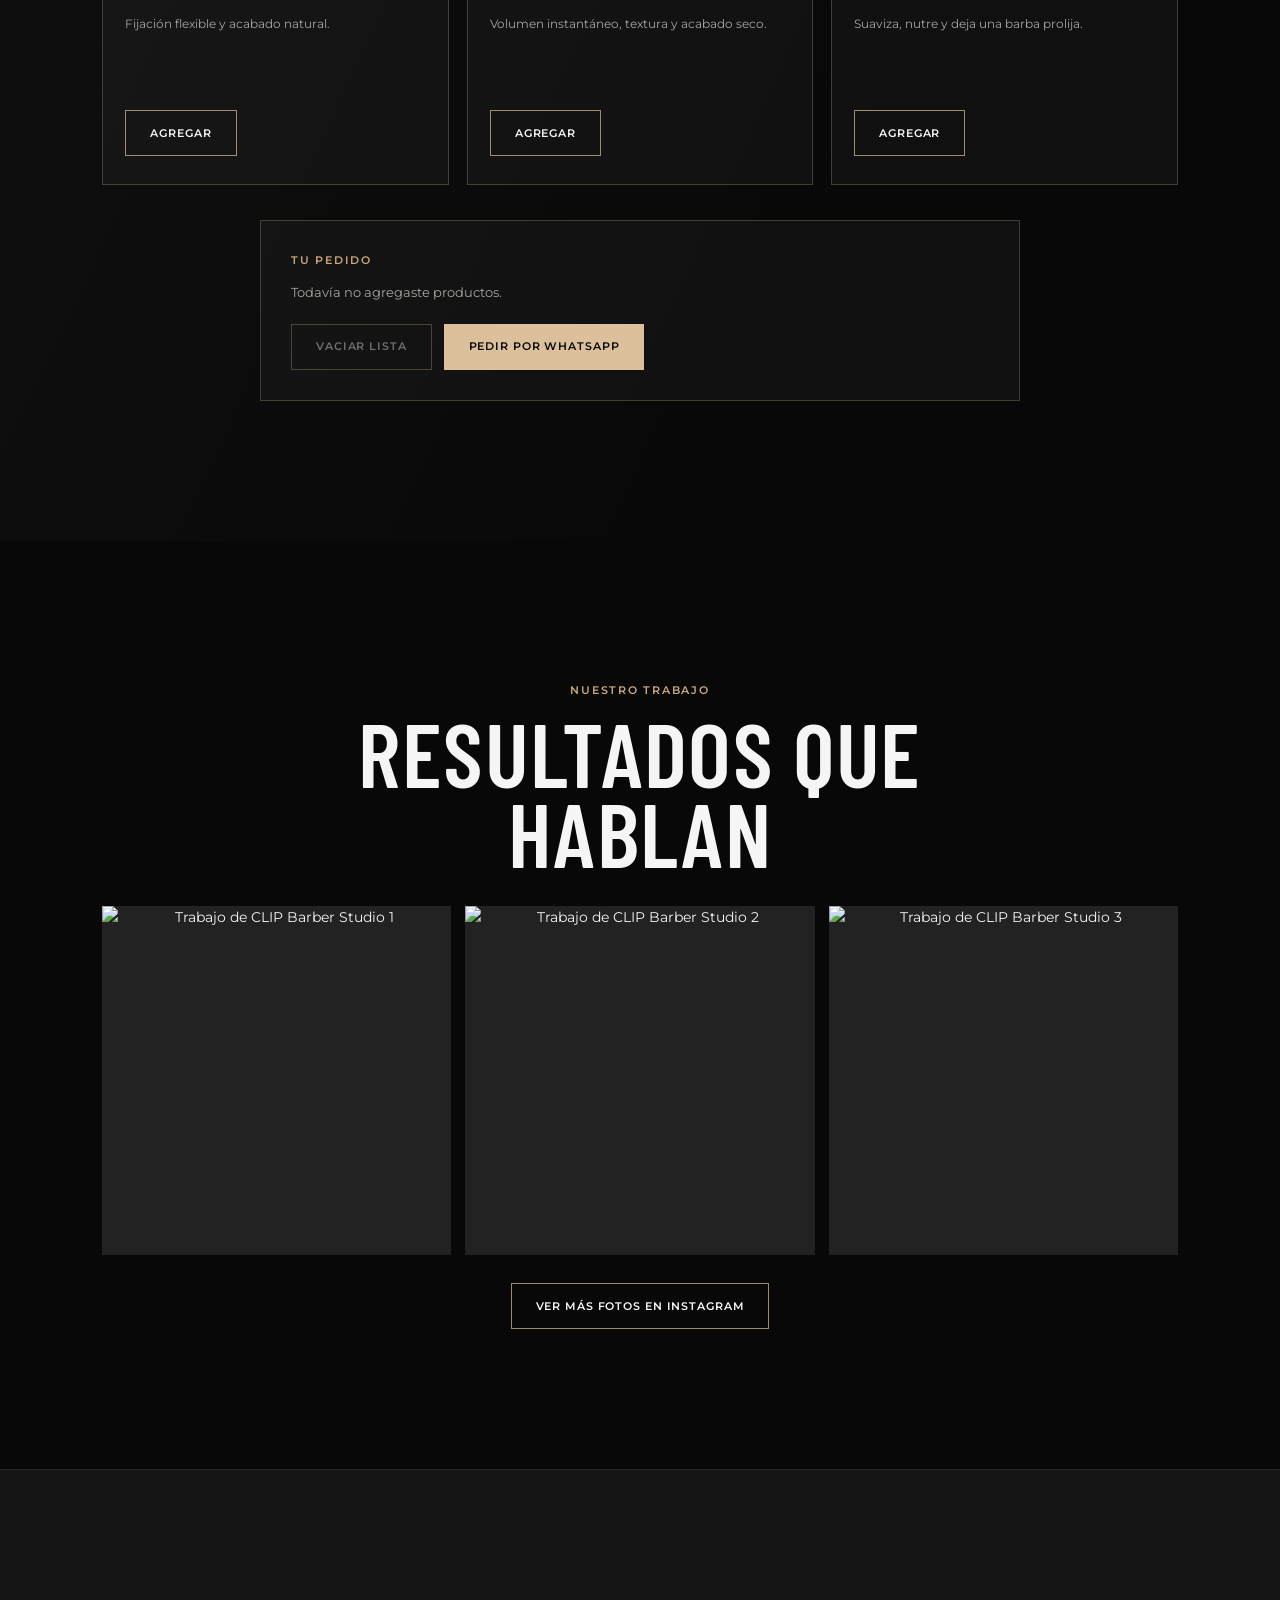
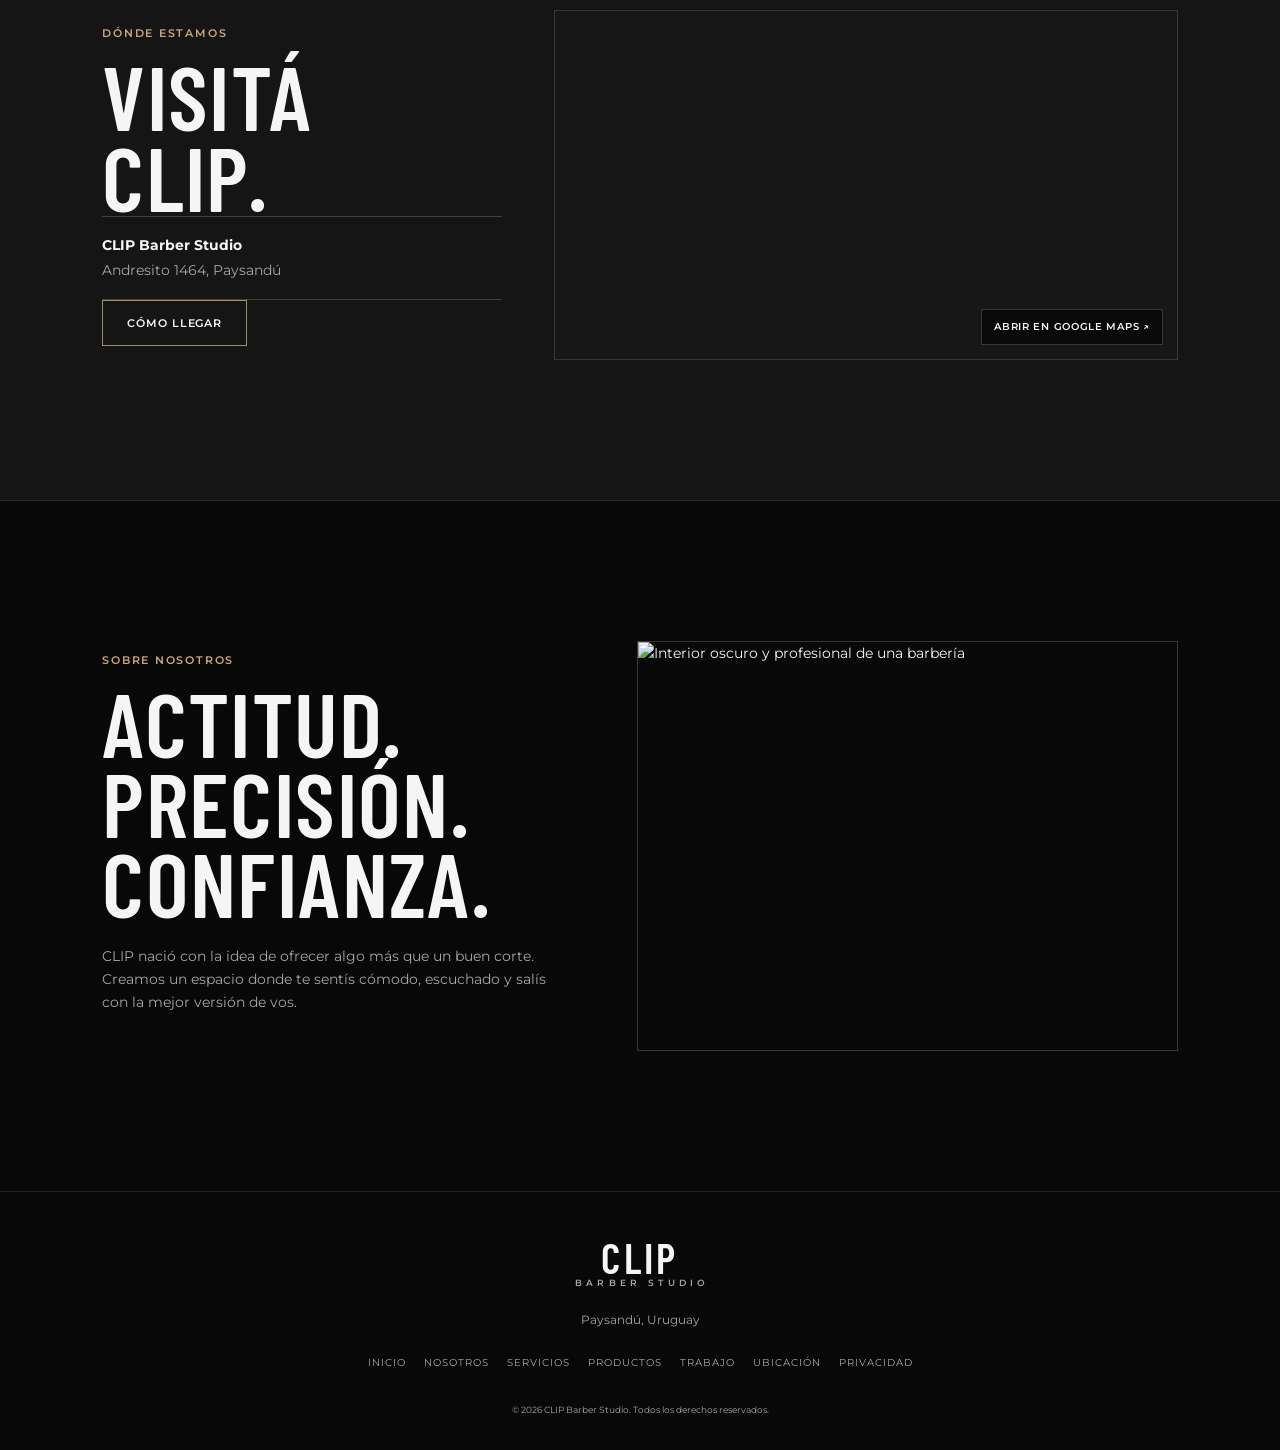
==== commit a41d00f9: "Open floating cart in modal" ====
--- a/clip Barber/index.html
+++ b/clip Barber/index.html
@@ -85,10 +85,17 @@
 </section>
  <section class="about section-pad" id="nosotros"><div class="about-copy reveal"><p class="eyebrow">Sobre nosotros</p><h2>Actitud.<br>Precisión.<br>Confianza.</h2><p>CLIP nació con la idea de ofrecer algo más que un buen corte. Creamos un espacio donde te sentís cómodo, escuchado y salís con la mejor versión de vos.</p></div><figure class="about-image image-frame reveal"><img src="https://images.unsplash.com/photo-1503951914875-452162b0f3f1?auto=format&fit=crop&w=1200&q=85" alt="Interior oscuro y profesional de una barbería" loading="lazy"></figure></section>
   </main>
-  <button class="floating-cart" id="floating-cart" type="button" aria-controls="shopping-cart" aria-label="Abrir carrito">
+  <button class="floating-cart" id="floating-cart" type="button" aria-controls="cart-modal" aria-label="Abrir carrito">
     <img src="box.png" alt="" aria-hidden="true">
     <span class="floating-cart-count" hidden>0</span>
   </button>
+  <div class="modal cart-modal" id="cart-modal" aria-hidden="true" role="dialog" aria-modal="true" aria-labelledby="cart-modal-title">
+    <div class="cart-modal-panel">
+      <button class="modal-close" id="cart-modal-close" type="button" aria-label="Cerrar carrito">×</button>
+      <h2 id="cart-modal-title">Tu pedido</h2>
+      <div id="cart-modal-slot"></div>
+    </div>
+  </div>
    <!-- <section class="experience section-pad" id="experiencia"><div class="section-heading reveal"><p class="eyebrow">La experiencia CLIP</p><h2>No es solo un corte.</h2><p>Es el momento de desconectar, sentarte y salir sintiéndote mejor que cuando entraste.</p></div><div class="values-grid"><article class="value reveal"><span>01</span><h3>Atención</h3><p>Nos enfocamos en lo que realmente querés.</p></article><article class="value reveal"><span>02</span><h3>Calidad</h3><p>Técnica, detalle y productos profesionales.</p></article><article class="value reveal"><span>03</span><h3>Estilo</h3><p>Tu corte tiene que representar quién sos.</p></article></div></section>
 -->
    
--- a/clip Barber/css/style.css
+++ b/clip Barber/css/style.css
@@ -95,4 +95,5 @@
 .map-open:hover,.map-open:focus-visible{background:var(--gold);border-color:var(--gold);color:var(--black)}
 @media(min-width:700px){.map-frame{min-height:350px}}
 
-.floating-cart{position:fixed;right:18px;bottom:18px;z-index:19;width:62px;height:62px;padding:8px;border:1px solid var(--gold);border-radius:50%;background:rgba(8,8,8,.94);box-shadow:0 12px 28px rgba(0,0,0,.4);cursor:pointer;transition:transform .25s,background .25s}.floating-cart:hover,.floating-cart:focus-visible{background:#1b1814;transform:translateY(-3px)}.floating-cart img{width:100%;height:100%;object-fit:contain}.floating-cart-count{position:absolute;top:-5px;right:-5px;display:grid;place-items:center;min-width:22px;height:22px;padding:0 5px;border:2px solid var(--black);border-radius:999px;background:var(--light-gold);color:var(--black);font-size:11px;font-weight:700;line-height:1}.cart-highlight{animation:cart-highlight 1.1s ease}@keyframes cart-highlight{35%{border-color:var(--light-gold);box-shadow:0 0 0 5px rgba(220,192,155,.18)}}
+.floating-cart{position:fixed;right:14px;bottom:14px;z-index:19;width:82px;height:82px;padding:0;border:0;background:transparent;cursor:pointer;overflow:visible;transition:transform .25s}.floating-cart:hover,.floating-cart:focus-visible{transform:translateY(-4px) scale(1.04)}.floating-cart img{display:block;width:100%;height:100%;object-fit:contain;transform:scale(1.72);filter:drop-shadow(0 10px 12px rgba(0,0,0,.38))}.floating-cart-count{position:absolute;top:2px;right:1px;z-index:1;display:grid;place-items:center;min-width:22px;height:22px;padding:0 4px;border:2px solid var(--black);border-radius:999px;background:var(--light-gold);color:var(--black);font-size:11px;font-weight:700;line-height:1}.cart-highlight{animation:cart-highlight 1.1s ease}@keyframes cart-highlight{35%{border-color:var(--light-gold);box-shadow:0 0 0 5px rgba(220,192,155,.18)}}
+.cart-modal-panel{position:relative;width:min(100%,620px);max-height:calc(100svh - 40px);overflow:auto;padding:54px 24px 24px;background:var(--charcoal);border:1px solid var(--line)}.cart-modal-panel>h2{font-size:42px;margin-bottom:24px}.cart-modal .modal-close{right:18px;top:16px}.cart-modal .cart-panel{max-width:none;margin:0;padding:0;border:0;background:none}.cart-modal .cart-actions{margin-bottom:0}
